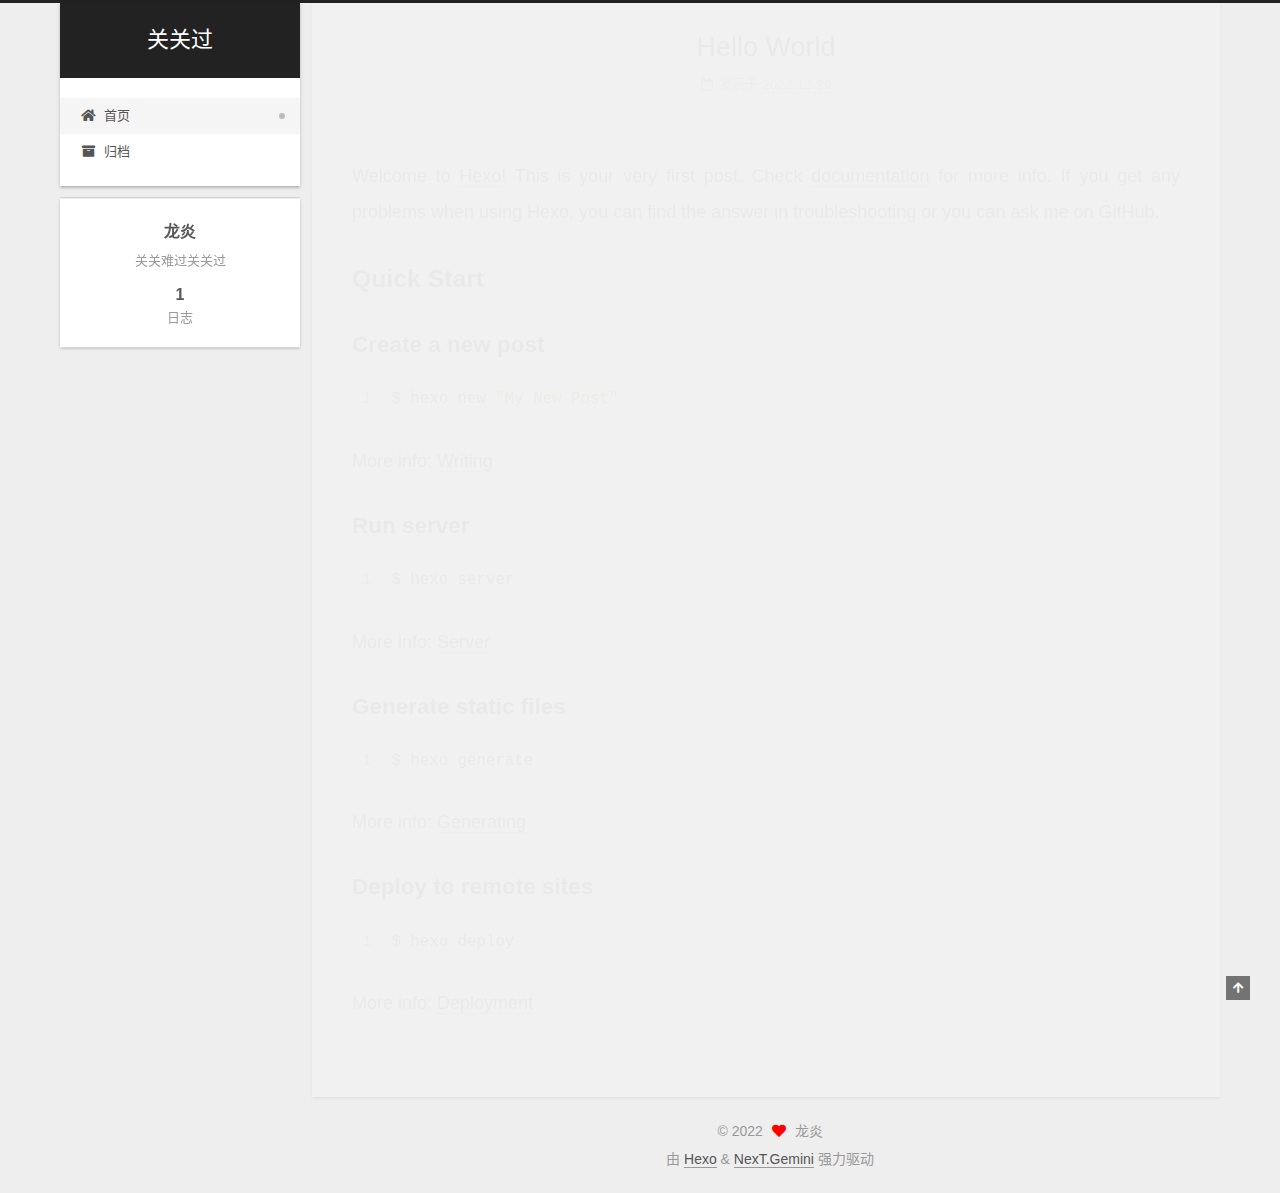
==== index.html @ 5e2d26bb "Site updated: 2022-12-31 16:34:43" ====
<!DOCTYPE html>
<html lang="zh-CN">
<head>
  <meta charset="UTF-8">
<meta name="viewport" content="width=device-width, initial-scale=1, maximum-scale=2">
<meta name="theme-color" content="#222">
<meta name="generator" content="Hexo 5.4.2">
  <link rel="apple-touch-icon" sizes="180x180" href="/images/apple-touch-icon-next.png">
  <link rel="icon" type="image/png" sizes="32x32" href="/images/favicon-32x32-next.png">
  <link rel="icon" type="image/png" sizes="16x16" href="/images/favicon-16x16-next.png">
  <link rel="mask-icon" href="/images/logo.svg" color="#222">

<link rel="stylesheet" href="/css/main.css">


<link rel="stylesheet" href="/lib/font-awesome/css/all.min.css">

<script id="hexo-configurations">
    var NexT = window.NexT || {};
    var CONFIG = {"hostname":"example.com","root":"/","scheme":"Gemini","version":"7.8.0","exturl":false,"sidebar":{"position":"left","display":"post","padding":18,"offset":12,"onmobile":false},"copycode":{"enable":false,"show_result":false,"style":null},"back2top":{"enable":true,"sidebar":false,"scrollpercent":false},"bookmark":{"enable":false,"color":"#222","save":"auto"},"fancybox":false,"mediumzoom":false,"lazyload":false,"pangu":false,"comments":{"style":"tabs","active":null,"storage":true,"lazyload":false,"nav":null},"algolia":{"hits":{"per_page":10},"labels":{"input_placeholder":"Search for Posts","hits_empty":"We didn't find any results for the search: ${query}","hits_stats":"${hits} results found in ${time} ms"}},"localsearch":{"enable":false,"trigger":"auto","top_n_per_article":1,"unescape":false,"preload":false},"motion":{"enable":true,"async":false,"transition":{"post_block":"fadeIn","post_header":"slideDownIn","post_body":"slideDownIn","coll_header":"slideLeftIn","sidebar":"slideUpIn"}}};
  </script>

  <meta name="description" content="关关难过关关过">
<meta property="og:type" content="website">
<meta property="og:title" content="关关过">
<meta property="og:url" content="http://example.com/index.html">
<meta property="og:site_name" content="关关过">
<meta property="og:description" content="关关难过关关过">
<meta property="og:locale" content="zh_CN">
<meta property="article:author" content="龙炎">
<meta name="twitter:card" content="summary">

<link rel="canonical" href="http://example.com/">


<script id="page-configurations">
  // https://hexo.io/docs/variables.html
  CONFIG.page = {
    sidebar: "",
    isHome : true,
    isPost : false,
    lang   : 'zh-CN'
  };
</script>

  <title>关关过</title>
  






  <noscript>
  <style>
  .use-motion .brand,
  .use-motion .menu-item,
  .sidebar-inner,
  .use-motion .post-block,
  .use-motion .pagination,
  .use-motion .comments,
  .use-motion .post-header,
  .use-motion .post-body,
  .use-motion .collection-header { opacity: initial; }

  .use-motion .site-title,
  .use-motion .site-subtitle {
    opacity: initial;
    top: initial;
  }

  .use-motion .logo-line-before i { left: initial; }
  .use-motion .logo-line-after i { right: initial; }
  </style>
</noscript>

</head>

<body itemscope itemtype="http://schema.org/WebPage">
  <div class="container use-motion">
    <div class="headband"></div>

    <header class="header" itemscope itemtype="http://schema.org/WPHeader">
      <div class="header-inner"><div class="site-brand-container">
  <div class="site-nav-toggle">
    <div class="toggle" aria-label="切换导航栏">
      <span class="toggle-line toggle-line-first"></span>
      <span class="toggle-line toggle-line-middle"></span>
      <span class="toggle-line toggle-line-last"></span>
    </div>
  </div>

  <div class="site-meta">

    <a href="/" class="brand" rel="start">
      <span class="logo-line-before"><i></i></span>
      <h1 class="site-title">关关过</h1>
      <span class="logo-line-after"><i></i></span>
    </a>
  </div>

  <div class="site-nav-right">
    <div class="toggle popup-trigger">
    </div>
  </div>
</div>




<nav class="site-nav">
  <ul id="menu" class="main-menu menu">
        <li class="menu-item menu-item-home">

    <a href="/" rel="section"><i class="fa fa-home fa-fw"></i>首页</a>

  </li>
        <li class="menu-item menu-item-archives">

    <a href="/archives/" rel="section"><i class="fa fa-archive fa-fw"></i>归档</a>

  </li>
  </ul>
</nav>




</div>
    </header>

    
  <div class="back-to-top">
    <i class="fa fa-arrow-up"></i>
    <span>0%</span>
  </div>


    <main class="main">
      <div class="main-inner">
        <div class="content-wrap">
          

          <div class="content index posts-expand">
            
      
  
  
  <article itemscope itemtype="http://schema.org/Article" class="post-block" lang="zh-CN">
    <link itemprop="mainEntityOfPage" href="http://example.com/2022/12/29/hello-world/">

    <span hidden itemprop="author" itemscope itemtype="http://schema.org/Person">
      <meta itemprop="image" content="/images/avatar.gif">
      <meta itemprop="name" content="龙炎">
      <meta itemprop="description" content="关关难过关关过">
    </span>

    <span hidden itemprop="publisher" itemscope itemtype="http://schema.org/Organization">
      <meta itemprop="name" content="关关过">
    </span>
      <header class="post-header">
        <h2 class="post-title" itemprop="name headline">
          
            <a href="/2022/12/29/hello-world/" class="post-title-link" itemprop="url">Hello World</a>
        </h2>

        <div class="post-meta">
            <span class="post-meta-item">
              <span class="post-meta-item-icon">
                <i class="far fa-calendar"></i>
              </span>
              <span class="post-meta-item-text">发表于</span>

              <time title="创建时间：2022-12-29 16:26:17" itemprop="dateCreated datePublished" datetime="2022-12-29T16:26:17+08:00">2022-12-29</time>
            </span>

          

        </div>
      </header>

    
    
    
    <div class="post-body" itemprop="articleBody">

      
          <p>Welcome to <a target="_blank" rel="noopener" href="https://hexo.io/">Hexo</a>! This is your very first post. Check <a target="_blank" rel="noopener" href="https://hexo.io/docs/">documentation</a> for more info. If you get any problems when using Hexo, you can find the answer in <a target="_blank" rel="noopener" href="https://hexo.io/docs/troubleshooting.html">troubleshooting</a> or you can ask me on <a target="_blank" rel="noopener" href="https://github.com/hexojs/hexo/issues">GitHub</a>.</p>
<h2 id="Quick-Start"><a href="#Quick-Start" class="headerlink" title="Quick Start"></a>Quick Start</h2><h3 id="Create-a-new-post"><a href="#Create-a-new-post" class="headerlink" title="Create a new post"></a>Create a new post</h3><figure class="highlight bash"><table><tr><td class="gutter"><pre><span class="line">1</span><br></pre></td><td class="code"><pre><span class="line">$ hexo new <span class="string">&quot;My New Post&quot;</span></span><br></pre></td></tr></table></figure>

<p>More info: <a target="_blank" rel="noopener" href="https://hexo.io/docs/writing.html">Writing</a></p>
<h3 id="Run-server"><a href="#Run-server" class="headerlink" title="Run server"></a>Run server</h3><figure class="highlight bash"><table><tr><td class="gutter"><pre><span class="line">1</span><br></pre></td><td class="code"><pre><span class="line">$ hexo server</span><br></pre></td></tr></table></figure>

<p>More info: <a target="_blank" rel="noopener" href="https://hexo.io/docs/server.html">Server</a></p>
<h3 id="Generate-static-files"><a href="#Generate-static-files" class="headerlink" title="Generate static files"></a>Generate static files</h3><figure class="highlight bash"><table><tr><td class="gutter"><pre><span class="line">1</span><br></pre></td><td class="code"><pre><span class="line">$ hexo generate</span><br></pre></td></tr></table></figure>

<p>More info: <a target="_blank" rel="noopener" href="https://hexo.io/docs/generating.html">Generating</a></p>
<h3 id="Deploy-to-remote-sites"><a href="#Deploy-to-remote-sites" class="headerlink" title="Deploy to remote sites"></a>Deploy to remote sites</h3><figure class="highlight bash"><table><tr><td class="gutter"><pre><span class="line">1</span><br></pre></td><td class="code"><pre><span class="line">$ hexo deploy</span><br></pre></td></tr></table></figure>

<p>More info: <a target="_blank" rel="noopener" href="https://hexo.io/docs/one-command-deployment.html">Deployment</a></p>

      
    </div>

    
    
    
      <footer class="post-footer">
        <div class="post-eof"></div>
      </footer>
  </article>
  
  
  


  



          </div>
          

<script>
  window.addEventListener('tabs:register', () => {
    let { activeClass } = CONFIG.comments;
    if (CONFIG.comments.storage) {
      activeClass = localStorage.getItem('comments_active') || activeClass;
    }
    if (activeClass) {
      let activeTab = document.querySelector(`a[href="#comment-${activeClass}"]`);
      if (activeTab) {
        activeTab.click();
      }
    }
  });
  if (CONFIG.comments.storage) {
    window.addEventListener('tabs:click', event => {
      if (!event.target.matches('.tabs-comment .tab-content .tab-pane')) return;
      let commentClass = event.target.classList[1];
      localStorage.setItem('comments_active', commentClass);
    });
  }
</script>

        </div>
          
  
  <div class="toggle sidebar-toggle">
    <span class="toggle-line toggle-line-first"></span>
    <span class="toggle-line toggle-line-middle"></span>
    <span class="toggle-line toggle-line-last"></span>
  </div>

  <aside class="sidebar">
    <div class="sidebar-inner">

      <ul class="sidebar-nav motion-element">
        <li class="sidebar-nav-toc">
          文章目录
        </li>
        <li class="sidebar-nav-overview">
          站点概览
        </li>
      </ul>

      <!--noindex-->
      <div class="post-toc-wrap sidebar-panel">
      </div>
      <!--/noindex-->

      <div class="site-overview-wrap sidebar-panel">
        <div class="site-author motion-element" itemprop="author" itemscope itemtype="http://schema.org/Person">
  <p class="site-author-name" itemprop="name">龙炎</p>
  <div class="site-description" itemprop="description">关关难过关关过</div>
</div>
<div class="site-state-wrap motion-element">
  <nav class="site-state">
      <div class="site-state-item site-state-posts">
          <a href="/archives/">
        
          <span class="site-state-item-count">1</span>
          <span class="site-state-item-name">日志</span>
        </a>
      </div>
  </nav>
</div>



      </div>

    </div>
  </aside>
  <div id="sidebar-dimmer"></div>


      </div>
    </main>

    <footer class="footer">
      <div class="footer-inner">
        

        

<div class="copyright">
  
  &copy; 
  <span itemprop="copyrightYear">2022</span>
  <span class="with-love">
    <i class="fa fa-heart"></i>
  </span>
  <span class="author" itemprop="copyrightHolder">龙炎</span>
</div>
  <div class="powered-by">由 <a href="https://hexo.io/" class="theme-link" rel="noopener" target="_blank">Hexo</a> & <a href="https://theme-next.org/" class="theme-link" rel="noopener" target="_blank">NexT.Gemini</a> 强力驱动
  </div>

        








      </div>
    </footer>
  </div>

  
  <script src="/lib/anime.min.js"></script>
  <script src="/lib/velocity/velocity.min.js"></script>
  <script src="/lib/velocity/velocity.ui.min.js"></script>

<script src="/js/utils.js"></script>

<script src="/js/motion.js"></script>


<script src="/js/schemes/pisces.js"></script>


<script src="/js/next-boot.js"></script>




  















  

  

</body>
</html>
---- css/main.css ----
:root {
  --body-bg-color: #eee;
  --content-bg-color: #fff;
  --card-bg-color: #f5f5f5;
  --text-color: #555;
  --blockquote-color: #666;
  --link-color: #555;
  --link-hover-color: #222;
  --brand-color: #fff;
  --brand-hover-color: #fff;
  --table-row-odd-bg-color: #f9f9f9;
  --table-row-hover-bg-color: #f5f5f5;
  --menu-item-bg-color: #f5f5f5;
  --btn-default-bg: #fff;
  --btn-default-color: #555;
  --btn-default-border-color: #555;
  --btn-default-hover-bg: #222;
  --btn-default-hover-color: #fff;
  --btn-default-hover-border-color: #222;
}
html {
  line-height: 1.15; /* 1 */
  -webkit-text-size-adjust: 100%; /* 2 */
}
body {
  margin: 0;
}
main {
  display: block;
}
h1 {
  font-size: 2em;
  margin: 0.67em 0;
}
hr {
  box-sizing: content-box; /* 1 */
  height: 0; /* 1 */
  overflow: visible; /* 2 */
}
pre {
  font-family: monospace, monospace; /* 1 */
  font-size: 1em; /* 2 */
}
a {
  background: transparent;
}
abbr[title] {
  border-bottom: none; /* 1 */
  text-decoration: underline; /* 2 */
  text-decoration: underline dotted; /* 2 */
}
b,
strong {
  font-weight: bolder;
}
code,
kbd,
samp {
  font-family: monospace, monospace; /* 1 */
  font-size: 1em; /* 2 */
}
small {
  font-size: 80%;
}
sub,
sup {
  font-size: 75%;
  line-height: 0;
  position: relative;
  vertical-align: baseline;
}
sub {
  bottom: -0.25em;
}
sup {
  top: -0.5em;
}
img {
  border-style: none;
}
button,
input,
optgroup,
select,
textarea {
  font-family: inherit; /* 1 */
  font-size: 100%; /* 1 */
  line-height: 1.15; /* 1 */
  margin: 0; /* 2 */
}
button,
input {
/* 1 */
  overflow: visible;
}
button,
select {
/* 1 */
  text-transform: none;
}
button,
[type='button'],
[type='reset'],
[type='submit'] {
  -webkit-appearance: button;
}
button::-moz-focus-inner,
[type='button']::-moz-focus-inner,
[type='reset']::-moz-focus-inner,
[type='submit']::-moz-focus-inner {
  border-style: none;
  padding: 0;
}
button:-moz-focusring,
[type='button']:-moz-focusring,
[type='reset']:-moz-focusring,
[type='submit']:-moz-focusring {
  outline: 1px dotted ButtonText;
}
fieldset {
  padding: 0.35em 0.75em 0.625em;
}
legend {
  box-sizing: border-box; /* 1 */
  color: inherit; /* 2 */
  display: table; /* 1 */
  max-width: 100%; /* 1 */
  padding: 0; /* 3 */
  white-space: normal; /* 1 */
}
progress {
  vertical-align: baseline;
}
textarea {
  overflow: auto;
}
[type='checkbox'],
[type='radio'] {
  box-sizing: border-box; /* 1 */
  padding: 0; /* 2 */
}
[type='number']::-webkit-inner-spin-button,
[type='number']::-webkit-outer-spin-button {
  height: auto;
}
[type='search'] {
  outline-offset: -2px; /* 2 */
  -webkit-appearance: textfield; /* 1 */
}
[type='search']::-webkit-search-decoration {
  -webkit-appearance: none;
}
::-webkit-file-upload-button {
  font: inherit; /* 2 */
  -webkit-appearance: button; /* 1 */
}
details {
  display: block;
}
summary {
  display: list-item;
}
template {
  display: none;
}
[hidden] {
  display: none;
}
::selection {
  background: #262a30;
  color: #eee;
}
html,
body {
  height: 100%;
}
body {
  background: var(--body-bg-color);
  color: var(--text-color);
  font-family: 'Lato', "PingFang SC", "Microsoft YaHei", sans-serif;
  font-size: 1em;
  line-height: 2;
}
@media (max-width: 991px) {
  body {
    padding-left: 0 !important;
    padding-right: 0 !important;
  }
}
h1,
h2,
h3,
h4,
h5,
h6 {
  font-family: 'Lato', "PingFang SC", "Microsoft YaHei", sans-serif;
  font-weight: bold;
  line-height: 1.5;
  margin: 20px 0 15px;
}
h1 {
  font-size: 1.5em;
}
h2 {
  font-size: 1.375em;
}
h3 {
  font-size: 1.25em;
}
h4 {
  font-size: 1.125em;
}
h5 {
  font-size: 1em;
}
h6 {
  font-size: 0.875em;
}
p {
  margin: 0 0 20px 0;
}
a,
span.exturl {
  border-bottom: 1px solid #999;
  color: var(--link-color);
  outline: 0;
  text-decoration: none;
  overflow-wrap: break-word;
  word-wrap: break-word;
  cursor: pointer;
}
a:hover,
span.exturl:hover {
  border-bottom-color: var(--link-hover-color);
  color: var(--link-hover-color);
}
iframe,
img,
video {
  display: block;
  margin-left: auto;
  margin-right: auto;
  max-width: 100%;
}
hr {
  background-image: repeating-linear-gradient(-45deg, #ddd, #ddd 4px, transparent 4px, transparent 8px);
  border: 0;
  height: 3px;
  margin: 40px 0;
}
blockquote {
  border-left: 4px solid #ddd;
  color: var(--blockquote-color);
  margin: 0;
  padding: 0 15px;
}
blockquote cite::before {
  content: '-';
  padding: 0 5px;
}
dt {
  font-weight: bold;
}
dd {
  margin: 0;
  padding: 0;
}
kbd {
  background-color: #f5f5f5;
  background-image: linear-gradient(#eee, #fff, #eee);
  border: 1px solid #ccc;
  border-radius: 0.2em;
  box-shadow: 0.1em 0.1em 0.2em rgba(0,0,0,0.1);
  color: #555;
  font-family: inherit;
  padding: 0.1em 0.3em;
  white-space: nowrap;
}
.table-container {
  overflow: auto;
}
table {
  border-collapse: collapse;
  border-spacing: 0;
  font-size: 0.875em;
  margin: 0 0 20px 0;
  width: 100%;
}
tbody tr:nth-of-type(odd) {
  background: var(--table-row-odd-bg-color);
}
tbody tr:hover {
  background: var(--table-row-hover-bg-color);
}
caption,
th,
td {
  font-weight: normal;
  padding: 8px;
  vertical-align: middle;
}
th,
td {
  border: 1px solid #ddd;
  border-bottom: 3px solid #ddd;
}
th {
  font-weight: 700;
  padding-bottom: 10px;
}
td {
  border-bottom-width: 1px;
}
.btn {
  background: var(--btn-default-bg);
  border: 2px solid var(--btn-default-border-color);
  border-radius: 2px;
  color: var(--btn-default-color);
  display: inline-block;
  font-size: 0.875em;
  line-height: 2;
  padding: 0 20px;
  text-decoration: none;
  transition-property: background-color;
  transition-delay: 0s;
  transition-duration: 0.2s;
  transition-timing-function: ease-in-out;
}
.btn:hover {
  background: var(--btn-default-hover-bg);
  border-color: var(--btn-default-hover-border-color);
  color: var(--btn-default-hover-color);
}
.btn + .btn {
  margin: 0 0 8px 8px;
}
.btn .fa-fw {
  text-align: left;
  width: 1.285714285714286em;
}
.toggle {
  line-height: 0;
}
.toggle .toggle-line {
  background: #fff;
  display: inline-block;
  height: 2px;
  left: 0;
  position: relative;
  top: 0;
  transition: all 0.4s;
  vertical-align: top;
  width: 100%;
}
.toggle .toggle-line:not(:first-child) {
  margin-top: 3px;
}
.toggle.toggle-arrow .toggle-line-first {
  left: 50%;
  top: 2px;
  transform: rotate(45deg);
  width: 50%;
}
.toggle.toggle-arrow .toggle-line-middle {
  left: 2px;
  width: 90%;
}
.toggle.toggle-arrow .toggle-line-last {
  left: 50%;
  top: -2px;
  transform: rotate(-45deg);
  width: 50%;
}
.toggle.toggle-close .toggle-line-first {
  transform: rotate(-45deg);
  top: 5px;
}
.toggle.toggle-close .toggle-line-middle {
  opacity: 0;
}
.toggle.toggle-close .toggle-line-last {
  transform: rotate(45deg);
  top: -5px;
}
.highlight,
pre {
  background: #f7f7f7;
  color: #4d4d4c;
  line-height: 1.6;
  margin: 0 auto 20px;
}
pre,
code {
  font-family: consolas, Menlo, monospace, "PingFang SC", "Microsoft YaHei";
}
code {
  background: #eee;
  border-radius: 3px;
  color: #555;
  padding: 2px 4px;
  overflow-wrap: break-word;
  word-wrap: break-word;
}
.highlight *::selection {
  background: #d6d6d6;
}
.highlight pre {
  border: 0;
  margin: 0;
  padding: 10px 0;
}
.highlight table {
  border: 0;
  margin: 0;
  width: auto;
}
.highlight td {
  border: 0;
  padding: 0;
}
.highlight figcaption {
  background: #eff2f3;
  color: #4d4d4c;
  display: flex;
  font-size: 0.875em;
  justify-content: space-between;
  line-height: 1.2;
  padding: 0.5em;
}
.highlight figcaption a {
  color: #4d4d4c;
}
.highlight figcaption a:hover {
  border-bottom-color: #4d4d4c;
}
.highlight .gutter {
  -moz-user-select: none;
  -ms-user-select: none;
  -webkit-user-select: none;
  user-select: none;
}
.highlight .gutter pre {
  background: #eff2f3;
  color: #869194;
  padding-left: 10px;
  padding-right: 10px;
  text-align: right;
}
.highlight .code pre {
  background: #f7f7f7;
  padding-left: 10px;
  width: 100%;
}
.gist table {
  width: auto;
}
.gist table td {
  border: 0;
}
pre {
  overflow: auto;
  padding: 10px;
}
pre code {
  background: none;
  color: #4d4d4c;
  font-size: 0.875em;
  padding: 0;
  text-shadow: none;
}
pre .deletion {
  background: #fdd;
}
pre .addition {
  background: #dfd;
}
pre .meta {
  color: #eab700;
  -moz-user-select: none;
  -ms-user-select: none;
  -webkit-user-select: none;
  user-select: none;
}
pre .comment {
  color: #8e908c;
}
pre .variable,
pre .attribute,
pre .tag,
pre .name,
pre .regexp,
pre .ruby .constant,
pre .xml .tag .title,
pre .xml .pi,
pre .xml .doctype,
pre .html .doctype,
pre .css .id,
pre .css .class,
pre .css .pseudo {
  color: #c82829;
}
pre .number,
pre .preprocessor,
pre .built_in,
pre .builtin-name,
pre .literal,
pre .params,
pre .constant,
pre .command {
  color: #f5871f;
}
pre .ruby .class .title,
pre .css .rules .attribute,
pre .string,
pre .symbol,
pre .value,
pre .inheritance,
pre .header,
pre .ruby .symbol,
pre .xml .cdata,
pre .special,
pre .formula {
  color: #718c00;
}
pre .title,
pre .css .hexcolor {
  color: #3e999f;
}
pre .function,
pre .python .decorator,
pre .python .title,
pre .ruby .function .title,
pre .ruby .title .keyword,
pre .perl .sub,
pre .javascript .title,
pre .coffeescript .title {
  color: #4271ae;
}
pre .keyword,
pre .javascript .function {
  color: #8959a8;
}
.blockquote-center {
  border-left: none;
  margin: 40px 0;
  padding: 0;
  position: relative;
  text-align: center;
}
.blockquote-center .fa {
  display: block;
  opacity: 0.6;
  position: absolute;
  width: 100%;
}
.blockquote-center .fa-quote-left {
  border-top: 1px solid #ccc;
  text-align: left;
  top: -20px;
}
.blockquote-center .fa-quote-right {
  border-bottom: 1px solid #ccc;
  text-align: right;
  bottom: -20px;
}
.blockquote-center p,
.blockquote-center div {
  text-align: center;
}
.post-body .group-picture img {
  margin: 0 auto;
  padding: 0 3px;
}
.group-picture-row {
  margin-bottom: 6px;
  overflow: hidden;
}
.group-picture-column {
  float: left;
  margin-bottom: 10px;
}
.post-body .label {
  color: #555;
  display: inline;
  padding: 0 2px;
}
.post-body .label.default {
  background: #f0f0f0;
}
.post-body .label.primary {
  background: #efe6f7;
}
.post-body .label.info {
  background: #e5f2f8;
}
.post-body .label.success {
  background: #e7f4e9;
}
.post-body .label.warning {
  background: #fcf6e1;
}
.post-body .label.danger {
  background: #fae8eb;
}
.post-body .tabs {
  margin-bottom: 20px;
}
.post-body .tabs,
.tabs-comment {
  display: block;
  padding-top: 10px;
  position: relative;
}
.post-body .tabs ul.nav-tabs,
.tabs-comment ul.nav-tabs {
  display: flex;
  flex-wrap: wrap;
  margin: 0;
  margin-bottom: -1px;
  padding: 0;
}
@media (max-width: 413px) {
  .post-body .tabs ul.nav-tabs,
  .tabs-comment ul.nav-tabs {
    display: block;
    margin-bottom: 5px;
  }
}
.post-body .tabs ul.nav-tabs li.tab,
.tabs-comment ul.nav-tabs li.tab {
  border-bottom: 1px solid #ddd;
  border-left: 1px solid transparent;
  border-right: 1px solid transparent;
  border-top: 3px solid transparent;
  flex-grow: 1;
  list-style-type: none;
  border-radius: 0 0 0 0;
}
@media (max-width: 413px) {
  .post-body .tabs ul.nav-tabs li.tab,
  .tabs-comment ul.nav-tabs li.tab {
    border-bottom: 1px solid transparent;
    border-left: 3px solid transparent;
    border-right: 1px solid transparent;
    border-top: 1px solid transparent;
  }
}
@media (max-width: 413px) {
  .post-body .tabs ul.nav-tabs li.tab,
  .tabs-comment ul.nav-tabs li.tab {
    border-radius: 0;
  }
}
.post-body .tabs ul.nav-tabs li.tab a,
.tabs-comment ul.nav-tabs li.tab a {
  border-bottom: initial;
  display: block;
  line-height: 1.8;
  outline: 0;
  padding: 0.25em 0.75em;
  text-align: center;
  transition-delay: 0s;
  transition-duration: 0.2s;
  transition-timing-function: ease-out;
}
.post-body .tabs ul.nav-tabs li.tab a i,
.tabs-comment ul.nav-tabs li.tab a i {
  width: 1.285714285714286em;
}
.post-body .tabs ul.nav-tabs li.tab.active,
.tabs-comment ul.nav-tabs li.tab.active {
  border-bottom: 1px solid transparent;
  border-left: 1px solid #ddd;
  border-right: 1px solid #ddd;
  border-top: 3px solid #fc6423;
}
@media (max-width: 413px) {
  .post-body .tabs ul.nav-tabs li.tab.active,
  .tabs-comment ul.nav-tabs li.tab.active {
    border-bottom: 1px solid #ddd;
    border-left: 3px solid #fc6423;
    border-right: 1px solid #ddd;
    border-top: 1px solid #ddd;
  }
}
.post-body .tabs ul.nav-tabs li.tab.active a,
.tabs-comment ul.nav-tabs li.tab.active a {
  color: var(--link-color);
  cursor: default;
}
.post-body .tabs .tab-content .tab-pane,
.tabs-comment .tab-content .tab-pane {
  border: 1px solid #ddd;
  border-top: 0;
  padding: 20px 20px 0 20px;
  border-radius: 0;
}
.post-body .tabs .tab-content .tab-pane:not(.active),
.tabs-comment .tab-content .tab-pane:not(.active) {
  display: none;
}
.post-body .tabs .tab-content .tab-pane.active,
.tabs-comment .tab-content .tab-pane.active {
  display: block;
}
.post-body .tabs .tab-content .tab-pane.active:nth-of-type(1),
.tabs-comment .tab-content .tab-pane.active:nth-of-type(1) {
  border-radius: 0 0 0 0;
}
@media (max-width: 413px) {
  .post-body .tabs .tab-content .tab-pane.active:nth-of-type(1),
  .tabs-comment .tab-content .tab-pane.active:nth-of-type(1) {
    border-radius: 0;
  }
}
.post-body .note {
  border-radius: 3px;
  margin-bottom: 20px;
  padding: 1em;
  position: relative;
  border: 1px solid #eee;
  border-left-width: 5px;
}
.post-body .note h2,
.post-body .note h3,
.post-body .note h4,
.post-body .note h5,
.post-body .note h6 {
  margin-top: 0;
  border-bottom: initial;
  margin-bottom: 0;
  padding-top: 0;
}
.post-body .note p:first-child,
.post-body .note ul:first-child,
.post-body .note ol:first-child,
.post-body .note table:first-child,
.post-body .note pre:first-child,
.post-body .note blockquote:first-child,
.post-body .note img:first-child {
  margin-top: 0;
}
.post-body .note p:last-child,
.post-body .note ul:last-child,
.post-body .note ol:last-child,
.post-body .note table:last-child,
.post-body .note pre:last-child,
.post-body .note blockquote:last-child,
.post-body .note img:last-child {
  margin-bottom: 0;
}
.post-body .note.default {
  border-left-color: #777;
}
.post-body .note.default h2,
.post-body .note.default h3,
.post-body .note.default h4,
.post-body .note.default h5,
.post-body .note.default h6 {
  color: #777;
}
.post-body .note.primary {
  border-left-color: #6f42c1;
}
.post-body .note.primary h2,
.post-body .note.primary h3,
.post-body .note.primary h4,
.post-body .note.primary h5,
.post-body .note.primary h6 {
  color: #6f42c1;
}
.post-body .note.info {
  border-left-color: #428bca;
}
.post-body .note.info h2,
.post-body .note.info h3,
.post-body .note.info h4,
.post-body .note.info h5,
.post-body .note.info h6 {
  color: #428bca;
}
.post-body .note.success {
  border-left-color: #5cb85c;
}
.post-body .note.success h2,
.post-body .note.success h3,
.post-body .note.success h4,
.post-body .note.success h5,
.post-body .note.success h6 {
  color: #5cb85c;
}
.post-body .note.warning {
  border-left-color: #f0ad4e;
}
.post-body .note.warning h2,
.post-body .note.warning h3,
.post-body .note.warning h4,
.post-body .note.warning h5,
.post-body .note.warning h6 {
  color: #f0ad4e;
}
.post-body .note.danger {
  border-left-color: #d9534f;
}
.post-body .note.danger h2,
.post-body .note.danger h3,
.post-body .note.danger h4,
.post-body .note.danger h5,
.post-body .note.danger h6 {
  color: #d9534f;
}
.pagination .prev,
.pagination .next,
.pagination .page-number,
.pagination .space {
  display: inline-block;
  margin: 0 10px;
  padding: 0 11px;
  position: relative;
  top: -1px;
}
@media (max-width: 767px) {
  .pagination .prev,
  .pagination .next,
  .pagination .page-number,
  .pagination .space {
    margin: 0 5px;
  }
}
.pagination {
  border-top: 1px solid #eee;
  margin: 120px 0 0;
  text-align: center;
}
.pagination .prev,
.pagination .next,
.pagination .page-number {
  border-bottom: 0;
  border-top: 1px solid #eee;
  transition-property: border-color;
  transition-delay: 0s;
  transition-duration: 0.2s;
  transition-timing-function: ease-in-out;
}
.pagination .prev:hover,
.pagination .next:hover,
.pagination .page-number:hover {
  border-top-color: #222;
}
.pagination .space {
  margin: 0;
  padding: 0;
}
.pagination .prev {
  margin-left: 0;
}
.pagination .next {
  margin-right: 0;
}
.pagination .page-number.current {
  background: #ccc;
  border-top-color: #ccc;
  color: #fff;
}
@media (max-width: 767px) {
  .pagination {
    border-top: none;
  }
  .pagination .prev,
  .pagination .next,
  .pagination .page-number {
    border-bottom: 1px solid #eee;
    border-top: 0;
    margin-bottom: 10px;
    padding: 0 10px;
  }
  .pagination .prev:hover,
  .pagination .next:hover,
  .pagination .page-number:hover {
    border-bottom-color: #222;
  }
}
.comments {
  margin-top: 60px;
  overflow: hidden;
}
.comment-button-group {
  display: flex;
  flex-wrap: wrap-reverse;
  justify-content: center;
  margin: 1em 0;
}
.comment-button-group .comment-button {
  margin: 0.1em 0.2em;
}
.comment-button-group .comment-button.active {
  background: var(--btn-default-hover-bg);
  border-color: var(--btn-default-hover-border-color);
  color: var(--btn-default-hover-color);
}
.comment-position {
  display: none;
}
.comment-position.active {
  display: block;
}
.tabs-comment {
  background: var(--content-bg-color);
  margin-top: 4em;
  padding-top: 0;
}
.tabs-comment .comments {
  border: 0;
  box-shadow: none;
  margin-top: 0;
  padding-top: 0;
}
.container {
  min-height: 100%;
  position: relative;
}
.main-inner {
  margin: 0 auto;
  width: calc(100% - 20px);
}
@media (min-width: 1200px) {
  .main-inner {
    width: 1160px;
  }
}
@media (min-width: 1600px) {
  .main-inner {
    width: 73%;
  }
}
@media (max-width: 767px) {
  .content-wrap {
    padding: 0 20px;
  }
}
.header {
  background: transparent;
}
.header-inner {
  margin: 0 auto;
  width: calc(100% - 20px);
}
@media (min-width: 1200px) {
  .header-inner {
    width: 1160px;
  }
}
@media (min-width: 1600px) {
  .header-inner {
    width: 73%;
  }
}
.site-brand-container {
  display: flex;
  flex-shrink: 0;
  padding: 0 10px;
}
.headband {
  background: #222;
  height: 3px;
}
.site-meta {
  flex-grow: 1;
  text-align: center;
}
@media (max-width: 767px) {
  .site-meta {
    text-align: center;
  }
}
.brand {
  border-bottom: none;
  color: var(--brand-color);
  display: inline-block;
  line-height: 1.375em;
  padding: 0 40px;
  position: relative;
}
.brand:hover {
  color: var(--brand-hover-color);
}
.site-title {
  font-family: 'Lato', "PingFang SC", "Microsoft YaHei", sans-serif;
  font-size: 1.375em;
  font-weight: normal;
  margin: 0;
}
.site-subtitle {
  color: #ddd;
  font-size: 0.8125em;
  margin: 10px 0;
}
.use-motion .brand {
  opacity: 0;
}
.use-motion .site-title,
.use-motion .site-subtitle,
.use-motion .custom-logo-image {
  opacity: 0;
  position: relative;
  top: -10px;
}
.site-nav-toggle,
.site-nav-right {
  display: none;
}
@media (max-width: 767px) {
  .site-nav-toggle,
  .site-nav-right {
    display: flex;
    flex-direction: column;
    justify-content: center;
  }
}
.site-nav-toggle .toggle,
.site-nav-right .toggle {
  color: var(--text-color);
  padding: 10px;
  width: 22px;
}
.site-nav-toggle .toggle .toggle-line,
.site-nav-right .toggle .toggle-line {
  background: var(--text-color);
  border-radius: 1px;
}
.site-nav {
  display: block;
}
@media (max-width: 767px) {
  .site-nav {
    clear: both;
    display: none;
  }
}
.site-nav.site-nav-on {
  display: block;
}
.menu {
  margin-top: 20px;
  padding-left: 0;
  text-align: center;
}
.menu-item {
  display: inline-block;
  list-style: none;
  margin: 0 10px;
}
@media (max-width: 767px) {
  .menu-item {
    display: block;
    margin-top: 10px;
  }
  .menu-item.menu-item-search {
    display: none;
  }
}
.menu-item a,
.menu-item span.exturl {
  border-bottom: 0;
  display: block;
  font-size: 0.8125em;
  transition-property: border-color;
  transition-delay: 0s;
  transition-duration: 0.2s;
  transition-timing-function: ease-in-out;
}
@media (hover: none) {
  .menu-item a:hover,
  .menu-item span.exturl:hover {
    border-bottom-color: transparent !important;
  }
}
.menu-item .fa,
.menu-item .fab,
.menu-item .far,
.menu-item .fas {
  margin-right: 8px;
}
.menu-item .badge {
  display: inline-block;
  font-weight: bold;
  line-height: 1;
  margin-left: 0.35em;
  margin-top: 0.35em;
  text-align: center;
  white-space: nowrap;
}
@media (max-width: 767px) {
  .menu-item .badge {
    float: right;
    margin-left: 0;
  }
}
.menu-item-active a,
.menu .menu-item a:hover,
.menu .menu-item span.exturl:hover {
  background: var(--menu-item-bg-color);
}
.use-motion .menu-item {
  opacity: 0;
}
.sidebar {
  background: #222;
  bottom: 0;
  box-shadow: inset 0 2px 6px #000;
  position: fixed;
  top: 0;
}
@media (max-width: 991px) {
  .sidebar {
    display: none;
  }
}
.sidebar-inner {
  color: #999;
  padding: 18px 10px;
  text-align: center;
}
.cc-license {
  margin-top: 10px;
  text-align: center;
}
.cc-license .cc-opacity {
  border-bottom: none;
  opacity: 0.7;
}
.cc-license .cc-opacity:hover {
  opacity: 0.9;
}
.cc-license img {
  display: inline-block;
}
.site-author-image {
  border: 1px solid #eee;
  display: block;
  margin: 0 auto;
  max-width: 120px;
  padding: 2px;
}
.site-author-name {
  color: var(--text-color);
  font-weight: 600;
  margin: 0;
  text-align: center;
}
.site-description {
  color: #999;
  font-size: 0.8125em;
  margin-top: 0;
  text-align: center;
}
.links-of-author {
  margin-top: 15px;
}
.links-of-author a,
.links-of-author span.exturl {
  border-bottom-color: #555;
  display: inline-block;
  font-size: 0.8125em;
  margin-bottom: 10px;
  margin-right: 10px;
  vertical-align: middle;
}
.links-of-author a::before,
.links-of-author span.exturl::before {
  background: #452aa1;
  border-radius: 50%;
  content: ' ';
  display: inline-block;
  height: 4px;
  margin-right: 3px;
  vertical-align: middle;
  width: 4px;
}
.sidebar-button {
  margin-top: 15px;
}
.sidebar-button a {
  border: 1px solid #fc6423;
  border-radius: 4px;
  color: #fc6423;
  display: inline-block;
  padding: 0 15px;
}
.sidebar-button a .fa,
.sidebar-button a .fab,
.sidebar-button a .far,
.sidebar-button a .fas {
  margin-right: 5px;
}
.sidebar-button a:hover {
  background: #fc6423;
  border: 1px solid #fc6423;
  color: #fff;
}
.sidebar-button a:hover .fa,
.sidebar-button a:hover .fab,
.sidebar-button a:hover .far,
.sidebar-button a:hover .fas {
  color: #fff;
}
.links-of-blogroll {
  font-size: 0.8125em;
  margin-top: 10px;
}
.links-of-blogroll-title {
  font-size: 0.875em;
  font-weight: 600;
  margin-top: 0;
}
.links-of-blogroll-list {
  list-style: none;
  margin: 0;
  padding: 0;
}
#sidebar-dimmer {
  display: none;
}
@media (max-width: 767px) {
  #sidebar-dimmer {
    background: #000;
    display: block;
    height: 100%;
    left: 100%;
    opacity: 0;
    position: fixed;
    top: 0;
    width: 100%;
    z-index: 1100;
  }
  .sidebar-active + #sidebar-dimmer {
    opacity: 0.7;
    transform: translateX(-100%);
    transition: opacity 0.5s;
  }
}
.sidebar-nav {
  margin: 0;
  padding-bottom: 20px;
  padding-left: 0;
}
.sidebar-nav li {
  border-bottom: 1px solid transparent;
  color: var(--text-color);
  cursor: pointer;
  display: inline-block;
  font-size: 0.875em;
}
.sidebar-nav li.sidebar-nav-overview {
  margin-left: 10px;
}
.sidebar-nav li:hover {
  color: #fc6423;
}
.sidebar-nav .sidebar-nav-active {
  border-bottom-color: #fc6423;
  color: #fc6423;
}
.sidebar-nav .sidebar-nav-active:hover {
  color: #fc6423;
}
.sidebar-panel {
  display: none;
  overflow-x: hidden;
  overflow-y: auto;
}
.sidebar-panel-active {
  display: block;
}
.sidebar-toggle {
  background: #222;
  bottom: 45px;
  cursor: pointer;
  height: 14px;
  left: 30px;
  padding: 5px;
  position: fixed;
  width: 14px;
  z-index: 1300;
}
@media (max-width: 991px) {
  .sidebar-toggle {
    left: 20px;
    opacity: 0.8;
    display: none;
  }
}
.sidebar-toggle:hover .toggle-line {
  background: #fc6423;
}
.post-toc {
  font-size: 0.875em;
}
.post-toc ol {
  list-style: none;
  margin: 0;
  padding: 0 2px 5px 10px;
  text-align: left;
}
.post-toc ol > ol {
  padding-left: 0;
}
.post-toc ol a {
  transition-property: all;
  transition-delay: 0s;
  transition-duration: 0.2s;
  transition-timing-function: ease-in-out;
}
.post-toc .nav-item {
  line-height: 1.8;
  overflow: hidden;
  text-overflow: ellipsis;
  white-space: nowrap;
}
.post-toc .nav .nav-child {
  display: none;
}
.post-toc .nav .active > .nav-child {
  display: block;
}
.post-toc .nav .active-current > .nav-child {
  display: block;
}
.post-toc .nav .active-current > .nav-child > .nav-item {
  display: block;
}
.post-toc .nav .active > a {
  border-bottom-color: #fc6423;
  color: #fc6423;
}
.post-toc .nav .active-current > a {
  color: #fc6423;
}
.post-toc .nav .active-current > a:hover {
  color: #fc6423;
}
.site-state {
  display: flex;
  justify-content: center;
  line-height: 1.4;
  margin-top: 10px;
  overflow: hidden;
  text-align: center;
  white-space: nowrap;
}
.site-state-item {
  padding: 0 15px;
}
.site-state-item:not(:first-child) {
  border-left: 1px solid #eee;
}
.site-state-item a {
  border-bottom: none;
}
.site-state-item-count {
  display: block;
  font-size: 1em;
  font-weight: 600;
  text-align: center;
}
.site-state-item-name {
  color: #999;
  font-size: 0.8125em;
}
.footer {
  color: #999;
  font-size: 0.875em;
  padding: 20px 0;
}
.footer.footer-fixed {
  bottom: 0;
  left: 0;
  position: absolute;
  right: 0;
}
.footer-inner {
  box-sizing: border-box;
  margin: 0 auto;
  text-align: center;
  width: calc(100% - 20px);
}
@media (min-width: 1200px) {
  .footer-inner {
    width: 1160px;
  }
}
@media (min-width: 1600px) {
  .footer-inner {
    width: 73%;
  }
}
.languages {
  display: inline-block;
  font-size: 1.125em;
  position: relative;
}
.languages .lang-select-label span {
  margin: 0 0.5em;
}
.languages .lang-select {
  height: 100%;
  left: 0;
  opacity: 0;
  position: absolute;
  top: 0;
  width: 100%;
}
.with-love {
  color: #ff0000;
  display: inline-block;
  margin: 0 5px;
}
.powered-by,
.theme-info {
  display: inline-block;
}
@-moz-keyframes iconAnimate {
  0%, 100% {
    transform: scale(1);
  }
  10%, 30% {
    transform: scale(0.9);
  }
  20%, 40%, 60%, 80% {
    transform: scale(1.1);
  }
  50%, 70% {
    transform: scale(1.1);
  }
}
@-webkit-keyframes iconAnimate {
  0%, 100% {
    transform: scale(1);
  }
  10%, 30% {
    transform: scale(0.9);
  }
  20%, 40%, 60%, 80% {
    transform: scale(1.1);
  }
  50%, 70% {
    transform: scale(1.1);
  }
}
@-o-keyframes iconAnimate {
  0%, 100% {
    transform: scale(1);
  }
  10%, 30% {
    transform: scale(0.9);
  }
  20%, 40%, 60%, 80% {
    transform: scale(1.1);
  }
  50%, 70% {
    transform: scale(1.1);
  }
}
@keyframes iconAnimate {
  0%, 100% {
    transform: scale(1);
  }
  10%, 30% {
    transform: scale(0.9);
  }
  20%, 40%, 60%, 80% {
    transform: scale(1.1);
  }
  50%, 70% {
    transform: scale(1.1);
  }
}
.back-to-top {
  font-size: 12px;
  text-align: center;
  transition-delay: 0s;
  transition-duration: 0.2s;
  transition-timing-function: ease-in-out;
}
.back-to-top {
  background: #222;
  bottom: -100px;
  box-sizing: border-box;
  color: #fff;
  cursor: pointer;
  left: 30px;
  opacity: 0.6;
  padding: 0 6px;
  position: fixed;
  transition-property: bottom;
  z-index: 1300;
  width: 24px;
}
.back-to-top span {
  display: none;
}
.back-to-top:hover {
  color: #fc6423;
}
.back-to-top.back-to-top-on {
  bottom: 30px;
}
@media (max-width: 991px) {
  .back-to-top {
    left: 20px;
    opacity: 0.8;
  }
}
.post-body {
  font-family: 'Lato', "PingFang SC", "Microsoft YaHei", sans-serif;
  overflow-wrap: break-word;
  word-wrap: break-word;
}
@media (min-width: 1200px) {
  .post-body {
    font-size: 1.125em;
  }
}
.post-body .exturl .fa {
  font-size: 0.875em;
  margin-left: 4px;
}
.post-body .image-caption,
.post-body .figure .caption {
  color: #999;
  font-size: 0.875em;
  font-weight: bold;
  line-height: 1;
  margin: -20px auto 15px;
  text-align: center;
}
.post-sticky-flag {
  display: inline-block;
  transform: rotate(30deg);
}
.post-button {
  margin-top: 40px;
  text-align: center;
}
.use-motion .post-block,
.use-motion .pagination,
.use-motion .comments {
  opacity: 0;
}
.use-motion .post-header {
  opacity: 0;
}
.use-motion .post-body {
  opacity: 0;
}
.use-motion .collection-header {
  opacity: 0;
}
.posts-collapse {
  margin-left: 35px;
  position: relative;
}
@media (max-width: 767px) {
  .posts-collapse {
    margin-left: 0px;
    margin-right: 0px;
  }
}
.posts-collapse .collection-title {
  font-size: 1.125em;
  position: relative;
}
.posts-collapse .collection-title::before {
  background: #999;
  border: 1px solid #fff;
  border-radius: 50%;
  content: ' ';
  height: 10px;
  left: 0;
  margin-left: -6px;
  margin-top: -4px;
  position: absolute;
  top: 50%;
  width: 10px;
}
.posts-collapse .collection-year {
  font-size: 1.5em;
  font-weight: bold;
  margin: 60px 0;
  position: relative;
}
.posts-collapse .collection-year::before {
  background: #bbb;
  border-radius: 50%;
  content: ' ';
  height: 8px;
  left: 0;
  margin-left: -4px;
  margin-top: -4px;
  position: absolute;
  top: 50%;
  width: 8px;
}
.posts-collapse .collection-header {
  display: block;
  margin: 0 0 0 20px;
}
.posts-collapse .collection-header small {
  color: #bbb;
  margin-left: 5px;
}
.posts-collapse .post-header {
  border-bottom: 1px dashed #ccc;
  margin: 30px 0;
  padding-left: 15px;
  position: relative;
  transition-property: border;
  transition-delay: 0s;
  transition-duration: 0.2s;
  transition-timing-function: ease-in-out;
}
.posts-collapse .post-header::before {
  background: #bbb;
  border: 1px solid #fff;
  border-radius: 50%;
  content: ' ';
  height: 6px;
  left: 0;
  margin-left: -4px;
  position: absolute;
  top: 0.75em;
  transition-property: background;
  width: 6px;
  transition-delay: 0s;
  transition-duration: 0.2s;
  transition-timing-function: ease-in-out;
}
.posts-collapse .post-header:hover {
  border-bottom-color: #666;
}
.posts-collapse .post-header:hover::before {
  background: #222;
}
.posts-collapse .post-meta {
  display: inline;
  font-size: 0.75em;
  margin-right: 10px;
}
.posts-collapse .post-title {
  display: inline;
}
.posts-collapse .post-title a,
.posts-collapse .post-title span.exturl {
  border-bottom: none;
  color: var(--link-color);
}
.posts-collapse .post-title .fa-external-link-alt {
  font-size: 0.875em;
  margin-left: 5px;
}
.posts-collapse::before {
  background: #f5f5f5;
  content: ' ';
  height: 100%;
  left: 0;
  margin-left: -2px;
  position: absolute;
  top: 1.25em;
  width: 4px;
}
.post-eof {
  background: #ccc;
  height: 1px;
  margin: 80px auto 60px;
  text-align: center;
  width: 8%;
}
.post-block:last-of-type .post-eof {
  display: none;
}
.content {
  padding-top: 40px;
}
@media (min-width: 992px) {
  .post-body {
    text-align: justify;
  }
}
@media (max-width: 991px) {
  .post-body {
    text-align: justify;
  }
}
.post-body h1,
.post-body h2,
.post-body h3,
.post-body h4,
.post-body h5,
.post-body h6 {
  padding-top: 10px;
}
.post-body h1 .header-anchor,
.post-body h2 .header-anchor,
.post-body h3 .header-anchor,
.post-body h4 .header-anchor,
.post-body h5 .header-anchor,
.post-body h6 .header-anchor {
  border-bottom-style: none;
  color: #ccc;
  float: right;
  margin-left: 10px;
  visibility: hidden;
}
.post-body h1 .header-anchor:hover,
.post-body h2 .header-anchor:hover,
.post-body h3 .header-anchor:hover,
.post-body h4 .header-anchor:hover,
.post-body h5 .header-anchor:hover,
.post-body h6 .header-anchor:hover {
  color: inherit;
}
.post-body h1:hover .header-anchor,
.post-body h2:hover .header-anchor,
.post-body h3:hover .header-anchor,
.post-body h4:hover .header-anchor,
.post-body h5:hover .header-anchor,
.post-body h6:hover .header-anchor {
  visibility: visible;
}
.post-body iframe,
.post-body img,
.post-body video {
  margin-bottom: 20px;
}
.post-body .video-container {
  height: 0;
  margin-bottom: 20px;
  overflow: hidden;
  padding-top: 75%;
  position: relative;
  width: 100%;
}
.post-body .video-container iframe,
.post-body .video-container object,
.post-body .video-container embed {
  height: 100%;
  left: 0;
  margin: 0;
  position: absolute;
  top: 0;
  width: 100%;
}
.post-gallery {
  align-items: center;
  display: grid;
  grid-gap: 10px;
  grid-template-columns: 1fr 1fr 1fr;
  margin-bottom: 20px;
}
@media (max-width: 767px) {
  .post-gallery {
    grid-template-columns: 1fr 1fr;
  }
}
.post-gallery a {
  border: 0;
}
.post-gallery img {
  margin: 0;
}
.posts-expand .post-header {
  font-size: 1.125em;
}
.posts-expand .post-title {
  font-size: 1.5em;
  font-weight: normal;
  margin: initial;
  text-align: center;
  overflow-wrap: break-word;
  word-wrap: break-word;
}
.posts-expand .post-title-link {
  border-bottom: none;
  color: var(--link-color);
  display: inline-block;
  position: relative;
  vertical-align: top;
}
.posts-expand .post-title-link::before {
  background: var(--link-color);
  bottom: 0;
  content: '';
  height: 2px;
  left: 0;
  position: absolute;
  transform: scaleX(0);
  visibility: hidden;
  width: 100%;
  transition-delay: 0s;
  transition-duration: 0.2s;
  transition-timing-function: ease-in-out;
}
.posts-expand .post-title-link:hover::before {
  transform: scaleX(1);
  visibility: visible;
}
.posts-expand .post-title-link .fa-external-link-alt {
  font-size: 0.875em;
  margin-left: 5px;
}
.posts-expand .post-meta {
  color: #999;
  font-family: 'Lato', "PingFang SC", "Microsoft YaHei", sans-serif;
  font-size: 0.75em;
  margin: 3px 0 60px 0;
  text-align: center;
}
.posts-expand .post-meta .post-description {
  font-size: 0.875em;
  margin-top: 2px;
}
.posts-expand .post-meta time {
  border-bottom: 1px dashed #999;
  cursor: pointer;
}
.post-meta .post-meta-item + .post-meta-item::before {
  content: '|';
  margin: 0 0.5em;
}
.post-meta-divider {
  margin: 0 0.5em;
}
.post-meta-item-icon {
  margin-right: 3px;
}
@media (max-width: 991px) {
  .post-meta-item-icon {
    display: inline-block;
  }
}
@media (max-width: 991px) {
  .post-meta-item-text {
    display: none;
  }
}
.post-nav {
  border-top: 1px solid #eee;
  display: flex;
  justify-content: space-between;
  margin-top: 15px;
  padding: 10px 5px 0;
}
.post-nav-item {
  flex: 1;
}
.post-nav-item a {
  border-bottom: none;
  display: block;
  font-size: 0.875em;
  line-height: 1.6;
  position: relative;
}
.post-nav-item a:active {
  top: 2px;
}
.post-nav-item .fa {
  font-size: 0.75em;
}
.post-nav-item:first-child {
  margin-right: 15px;
}
.post-nav-item:first-child .fa {
  margin-right: 5px;
}
.post-nav-item:last-child {
  margin-left: 15px;
  text-align: right;
}
.post-nav-item:last-child .fa {
  margin-left: 5px;
}
.rtl.post-body p,
.rtl.post-body a,
.rtl.post-body h1,
.rtl.post-body h2,
.rtl.post-body h3,
.rtl.post-body h4,
.rtl.post-body h5,
.rtl.post-body h6,
.rtl.post-body li,
.rtl.post-body ul,
.rtl.post-body ol {
  direction: rtl;
  font-family: UKIJ Ekran;
}
.rtl.post-title {
  font-family: UKIJ Ekran;
}
.post-tags {
  margin-top: 40px;
  text-align: center;
}
.post-tags a {
  display: inline-block;
  font-size: 0.8125em;
}
.post-tags a:not(:last-child) {
  margin-right: 10px;
}
.post-widgets {
  border-top: 1px solid #eee;
  margin-top: 15px;
  text-align: center;
}
.wp_rating {
  height: 20px;
  line-height: 20px;
  margin-top: 10px;
  padding-top: 6px;
  text-align: center;
}
.social-like {
  display: flex;
  font-size: 0.875em;
  justify-content: center;
  text-align: center;
}
.reward-container {
  margin: 20px auto;
  padding: 10px 0;
  text-align: center;
  width: 90%;
}
.reward-container button {
  background: transparent;
  border: 1px solid #fc6423;
  border-radius: 0;
  color: #fc6423;
  cursor: pointer;
  line-height: 2;
  outline: 0;
  padding: 0 15px;
  vertical-align: text-top;
}
.reward-container button:hover {
  background: #fc6423;
  border: 1px solid transparent;
  color: #fa9366;
}
#qr {
  padding-top: 20px;
}
#qr a {
  border: 0;
}
#qr img {
  display: inline-block;
  margin: 0.8em 2em 0 2em;
  max-width: 100%;
  width: 180px;
}
#qr p {
  text-align: center;
}
.category-all-page .category-all-title {
  text-align: center;
}
.category-all-page .category-all {
  margin-top: 20px;
}
.category-all-page .category-list {
  list-style: none;
  margin: 0;
  padding: 0;
}
.category-all-page .category-list-item {
  margin: 5px 10px;
}
.category-all-page .category-list-count {
  color: #bbb;
}
.category-all-page .category-list-count::before {
  content: ' (';
  display: inline;
}
.category-all-page .category-list-count::after {
  content: ') ';
  display: inline;
}
.category-all-page .category-list-child {
  padding-left: 10px;
}
.event-list {
  padding: 0;
}
.event-list hr {
  background: #222;
  margin: 20px 0 45px 0;
}
.event-list hr::after {
  background: #222;
  color: #fff;
  content: 'NOW';
  display: inline-block;
  font-weight: bold;
  padding: 0 5px;
  text-align: right;
}
.event-list .event {
  background: #222;
  margin: 20px 0;
  min-height: 40px;
  padding: 15px 0 15px 10px;
}
.event-list .event .event-summary {
  color: #fff;
  margin: 0;
  padding-bottom: 3px;
}
.event-list .event .event-summary::before {
  animation: dot-flash 1s alternate infinite ease-in-out;
  color: #fff;
  content: '\f111';
  display: inline-block;
  font-size: 10px;
  margin-right: 25px;
  vertical-align: middle;
  font-family: 'Font Awesome 5 Free';
  font-weight: 900;
}
.event-list .event .event-relative-time {
  color: #bbb;
  display: inline-block;
  font-size: 12px;
  font-weight: normal;
  padding-left: 12px;
}
.event-list .event .event-details {
  color: #fff;
  display: block;
  line-height: 18px;
  margin-left: 56px;
  padding-bottom: 6px;
  padding-top: 3px;
  text-indent: -24px;
}
.event-list .event .event-details::before {
  color: #fff;
  display: inline-block;
  margin-right: 9px;
  text-align: center;
  text-indent: 0;
  width: 14px;
  font-family: 'Font Awesome 5 Free';
  font-weight: 900;
}
.event-list .event .event-details.event-location::before {
  content: '\f041';
}
.event-list .event .event-details.event-duration::before {
  content: '\f017';
}
.event-list .event-past {
  background: #f5f5f5;
}
.event-list .event-past .event-summary,
.event-list .event-past .event-details {
  color: #bbb;
  opacity: 0.9;
}
.event-list .event-past .event-summary::before,
.event-list .event-past .event-details::before {
  animation: none;
  color: #bbb;
}
@-moz-keyframes dot-flash {
  from {
    opacity: 1;
    transform: scale(1);
  }
  to {
    opacity: 0;
    transform: scale(0.8);
  }
}
@-webkit-keyframes dot-flash {
  from {
    opacity: 1;
    transform: scale(1);
  }
  to {
    opacity: 0;
    transform: scale(0.8);
  }
}
@-o-keyframes dot-flash {
  from {
    opacity: 1;
    transform: scale(1);
  }
  to {
    opacity: 0;
    transform: scale(0.8);
  }
}
@keyframes dot-flash {
  from {
    opacity: 1;
    transform: scale(1);
  }
  to {
    opacity: 0;
    transform: scale(0.8);
  }
}
ul.breadcrumb {
  font-size: 0.75em;
  list-style: none;
  margin: 1em 0;
  padding: 0 2em;
  text-align: center;
}
ul.breadcrumb li {
  display: inline;
}
ul.breadcrumb li + li::before {
  content: '/\00a0';
  font-weight: normal;
  padding: 0.5em;
}
ul.breadcrumb li + li:last-child {
  font-weight: bold;
}
.tag-cloud {
  text-align: center;
}
.tag-cloud a {
  display: inline-block;
  margin: 10px;
}
.tag-cloud a:hover {
  color: var(--link-hover-color) !important;
}
.header {
  margin: 0 auto;
  position: relative;
  width: calc(100% - 20px);
}
@media (min-width: 1200px) {
  .header {
    width: 1160px;
  }
}
@media (min-width: 1600px) {
  .header {
    width: 73%;
  }
}
@media (max-width: 991px) {
  .header {
    width: auto;
  }
}
.header-inner {
  background: var(--content-bg-color);
  border-radius: initial;
  box-shadow: 0 2px 2px 0 rgba(0,0,0,0.12), 0 3px 1px -2px rgba(0,0,0,0.06), 0 1px 5px 0 rgba(0,0,0,0.12);
  overflow: hidden;
  padding: 0;
  position: absolute;
  top: 0;
  width: 240px;
}
@media (min-width: 1200px) {
  .header-inner {
    width: 240px;
  }
}
@media (max-width: 991px) {
  .header-inner {
    border-radius: initial;
    position: relative;
    width: auto;
  }
}
.main-inner {
  align-items: flex-start;
  display: flex;
  justify-content: space-between;
  flex-direction: row-reverse;
}
@media (max-width: 991px) {
  .main-inner {
    width: auto;
  }
}
.content-wrap {
  background: var(--content-bg-color);
  border-radius: initial;
  box-shadow: 0 2px 2px 0 rgba(0,0,0,0.12), 0 3px 1px -2px rgba(0,0,0,0.06), 0 1px 5px 0 rgba(0,0,0,0.12);
  box-sizing: border-box;
  padding: 40px;
  width: calc(100% - 252px);
}
@media (max-width: 991px) {
  .content-wrap {
    border-radius: initial;
    padding: 20px;
    width: 100%;
  }
}
.footer-inner {
  padding-left: 260px;
}
.back-to-top {
  left: auto;
  right: 30px;
}
@media (max-width: 991px) {
  .back-to-top {
    right: 20px;
  }
}
@media (max-width: 991px) {
  .footer-inner {
    padding-left: 0;
    padding-right: 0;
    width: auto;
  }
}
.site-brand-container {
  background: #222;
}
@media (max-width: 991px) {
  .site-brand-container {
    box-shadow: 0 0 16px rgba(0,0,0,0.5);
  }
}
.site-meta {
  padding: 20px 0;
}
.brand {
  padding: 0;
}
.site-subtitle {
  margin: 10px 10px 0;
}
.custom-logo-image {
  margin-top: 20px;
}
@media (max-width: 991px) {
  .custom-logo-image {
    display: none;
  }
}
@media (min-width: 768px) and (max-width: 991px) {
  .site-nav-toggle,
  .site-nav-right {
    display: flex;
    flex-direction: column;
    justify-content: center;
  }
}
.site-nav-toggle .toggle,
.site-nav-right .toggle {
  color: #fff;
}
.site-nav-toggle .toggle .toggle-line,
.site-nav-right .toggle .toggle-line {
  background: #fff;
}
@media (min-width: 768px) and (max-width: 991px) {
  .site-nav {
    display: none;
  }
}
.menu .menu-item {
  display: block;
  margin: 0;
}
.menu .menu-item a,
.menu .menu-item span.exturl {
  padding: 5px 20px;
  position: relative;
  text-align: left;
  transition-property: background-color;
}
@media (max-width: 991px) {
  .menu .menu-item.menu-item-search {
    display: none;
  }
}
.menu .menu-item .badge {
  background: #ccc;
  border-radius: 10px;
  color: #fff;
  float: right;
  padding: 2px 5px;
  text-shadow: 1px 1px 0 rgba(0,0,0,0.1);
  vertical-align: middle;
}
.main-menu .menu-item-active a::after {
  background: #bbb;
  border-radius: 50%;
  content: ' ';
  height: 6px;
  margin-top: -3px;
  position: absolute;
  right: 15px;
  top: 50%;
  width: 6px;
}
.sub-menu {
  background: var(--content-bg-color);
  border-bottom: 1px solid #ddd;
  margin: 0;
  padding: 6px 0;
}
.sub-menu .menu-item {
  display: inline-block;
}
.sub-menu .menu-item a,
.sub-menu .menu-item span.exturl {
  background: transparent;
  margin: 5px 10px;
  padding: initial;
}
.sub-menu .menu-item a:hover,
.sub-menu .menu-item span.exturl:hover {
  background: transparent;
  color: #fc6423;
}
.sub-menu .menu-item-active a {
  border-bottom-color: #fc6423;
  color: #fc6423;
}
.sub-menu .menu-item-active a:hover {
  border-bottom-color: #fc6423;
}
.sidebar {
  background: var(--body-bg-color);
  box-shadow: none;
  margin-top: 100%;
  position: static;
  width: 240px;
}
@media (max-width: 991px) {
  .sidebar {
    display: none;
  }
}
.sidebar-toggle {
  display: none;
}
.sidebar-inner {
  background: var(--content-bg-color);
  border-radius: initial;
  box-shadow: 0 2px 2px 0 rgba(0,0,0,0.12), 0 3px 1px -2px rgba(0,0,0,0.06), 0 1px 5px 0 rgba(0,0,0,0.12), 0 -1px 0.5px 0 rgba(0,0,0,0.09);
  box-sizing: border-box;
  color: var(--text-color);
  width: 240px;
  opacity: 0;
}
.sidebar-inner.affix {
  position: fixed;
  top: 12px;
}
.sidebar-inner.affix-bottom {
  position: absolute;
}
.site-state-item {
  padding: 0 10px;
}
.sidebar-button {
  border-bottom: 1px dotted #ccc;
  border-top: 1px dotted #ccc;
  margin-top: 10px;
  text-align: center;
}
.sidebar-button a {
  border: 0;
  color: #fc6423;
  display: block;
}
.sidebar-button a:hover {
  background: none;
  border: 0;
  color: #e34603;
}
.sidebar-button a:hover .fa,
.sidebar-button a:hover .fab,
.sidebar-button a:hover .far,
.sidebar-button a:hover .fas {
  color: #e34603;
}
.links-of-author {
  display: flex;
  flex-wrap: wrap;
  margin-top: 10px;
  justify-content: center;
}
.links-of-author-item {
  margin: 5px 0 0;
  width: 50%;
}
.links-of-author-item a,
.links-of-author-item span.exturl {
  box-sizing: border-box;
  display: inline-block;
  margin-bottom: 0;
  margin-right: 0;
  max-width: 216px;
  overflow: hidden;
  padding: 0 5px;
  text-overflow: ellipsis;
  white-space: nowrap;
}
.links-of-author-item a,
.links-of-author-item span.exturl {
  border-bottom: none;
  display: block;
  text-decoration: none;
}
.links-of-author-item a::before,
.links-of-author-item span.exturl::before {
  display: none;
}
.links-of-author-item a:hover,
.links-of-author-item span.exturl:hover {
  background: var(--body-bg-color);
  border-radius: 4px;
}
.links-of-author-item .fa,
.links-of-author-item .fab,
.links-of-author-item .far,
.links-of-author-item .fas {
  margin-right: 2px;
}
.links-of-blogroll-item {
  padding: 0;
}
.content-wrap {
  background: initial;
  box-shadow: initial;
  padding: initial;
}
.post-block {
  background: var(--content-bg-color);
  border-radius: initial;
  box-shadow: 0 2px 2px 0 rgba(0,0,0,0.12), 0 3px 1px -2px rgba(0,0,0,0.06), 0 1px 5px 0 rgba(0,0,0,0.12);
  padding: 40px;
}
.post-block + .post-block {
  border-radius: initial;
  box-shadow: 0 2px 2px 0 rgba(0,0,0,0.12), 0 3px 1px -2px rgba(0,0,0,0.06), 0 1px 5px 0 rgba(0,0,0,0.12), 0 -1px 0.5px 0 rgba(0,0,0,0.09);
  margin-top: 12px;
}
.comments {
  background: var(--content-bg-color);
  border-radius: initial;
  box-shadow: 0 2px 2px 0 rgba(0,0,0,0.12), 0 3px 1px -2px rgba(0,0,0,0.06), 0 1px 5px 0 rgba(0,0,0,0.12), 0 -1px 0.5px 0 rgba(0,0,0,0.09);
  margin-top: 12px;
  padding: 40px;
}
.tabs-comment {
  margin-top: 1em;
}
.content {
  padding-top: initial;
}
.post-eof {
  display: none;
}
.pagination {
  background: var(--content-bg-color);
  border-radius: initial;
  border-top: initial;
  box-shadow: 0 2px 2px 0 rgba(0,0,0,0.12), 0 3px 1px -2px rgba(0,0,0,0.06), 0 1px 5px 0 rgba(0,0,0,0.12), 0 -1px 0.5px 0 rgba(0,0,0,0.09);
  margin: 12px 0 0;
  padding: 10px 0 10px;
}
.pagination .prev,
.pagination .next,
.pagination .page-number {
  margin-bottom: initial;
  top: initial;
}
.main {
  padding-bottom: initial;
}
.footer {
  bottom: auto;
}
.sub-menu {
  border-bottom: initial;
  box-shadow: 0 2px 2px 0 rgba(0,0,0,0.12), 0 3px 1px -2px rgba(0,0,0,0.06), 0 1px 5px 0 rgba(0,0,0,0.12);
}
.sub-menu + .content .post-block {
  box-shadow: 0 2px 2px 0 rgba(0,0,0,0.12), 0 3px 1px -2px rgba(0,0,0,0.06), 0 1px 5px 0 rgba(0,0,0,0.12), 0 -1px 0.5px 0 rgba(0,0,0,0.09);
  margin-top: 12px;
}
@media (min-width: 768px) and (max-width: 991px) {
  .sub-menu + .content .post-block {
    margin-top: 10px;
  }
}
@media (max-width: 767px) {
  .sub-menu + .content .post-block {
    margin-top: 8px;
  }
}
.post-body h1,
.post-body h2 {
  border-bottom: 1px solid #eee;
}
.post-body h3 {
  border-bottom: 1px dotted #eee;
}
@media (min-width: 768px) and (max-width: 991px) {
  .content-wrap {
    padding: 10px;
  }
  .posts-expand .post-button {
    margin-top: 20px;
  }
  .post-block {
    border-radius: initial;
    box-shadow: 0 2px 2px 0 rgba(0,0,0,0.12), 0 3px 1px -2px rgba(0,0,0,0.06), 0 1px 5px 0 rgba(0,0,0,0.12), 0 -1px 0.5px 0 rgba(0,0,0,0.09);
    padding: 20px;
  }
  .post-block + .post-block {
    margin-top: 10px;
  }
  .comments {
    margin-top: 10px;
    padding: 10px 20px;
  }
  .pagination {
    margin: 10px 0 0;
  }
}
@media (max-width: 767px) {
  .content-wrap {
    padding: 8px;
  }
  .posts-expand .post-button {
    margin: 12px 0;
  }
  .post-block {
    border-radius: initial;
    box-shadow: 0 2px 2px 0 rgba(0,0,0,0.12), 0 3px 1px -2px rgba(0,0,0,0.06), 0 1px 5px 0 rgba(0,0,0,0.12), 0 -1px 0.5px 0 rgba(0,0,0,0.09);
    min-height: auto;
    padding: 12px;
  }
  .post-block + .post-block {
    margin-top: 8px;
  }
  .comments {
    margin-top: 8px;
    padding: 10px 12px;
  }
  .pagination {
    margin: 8px 0 0;
  }
}
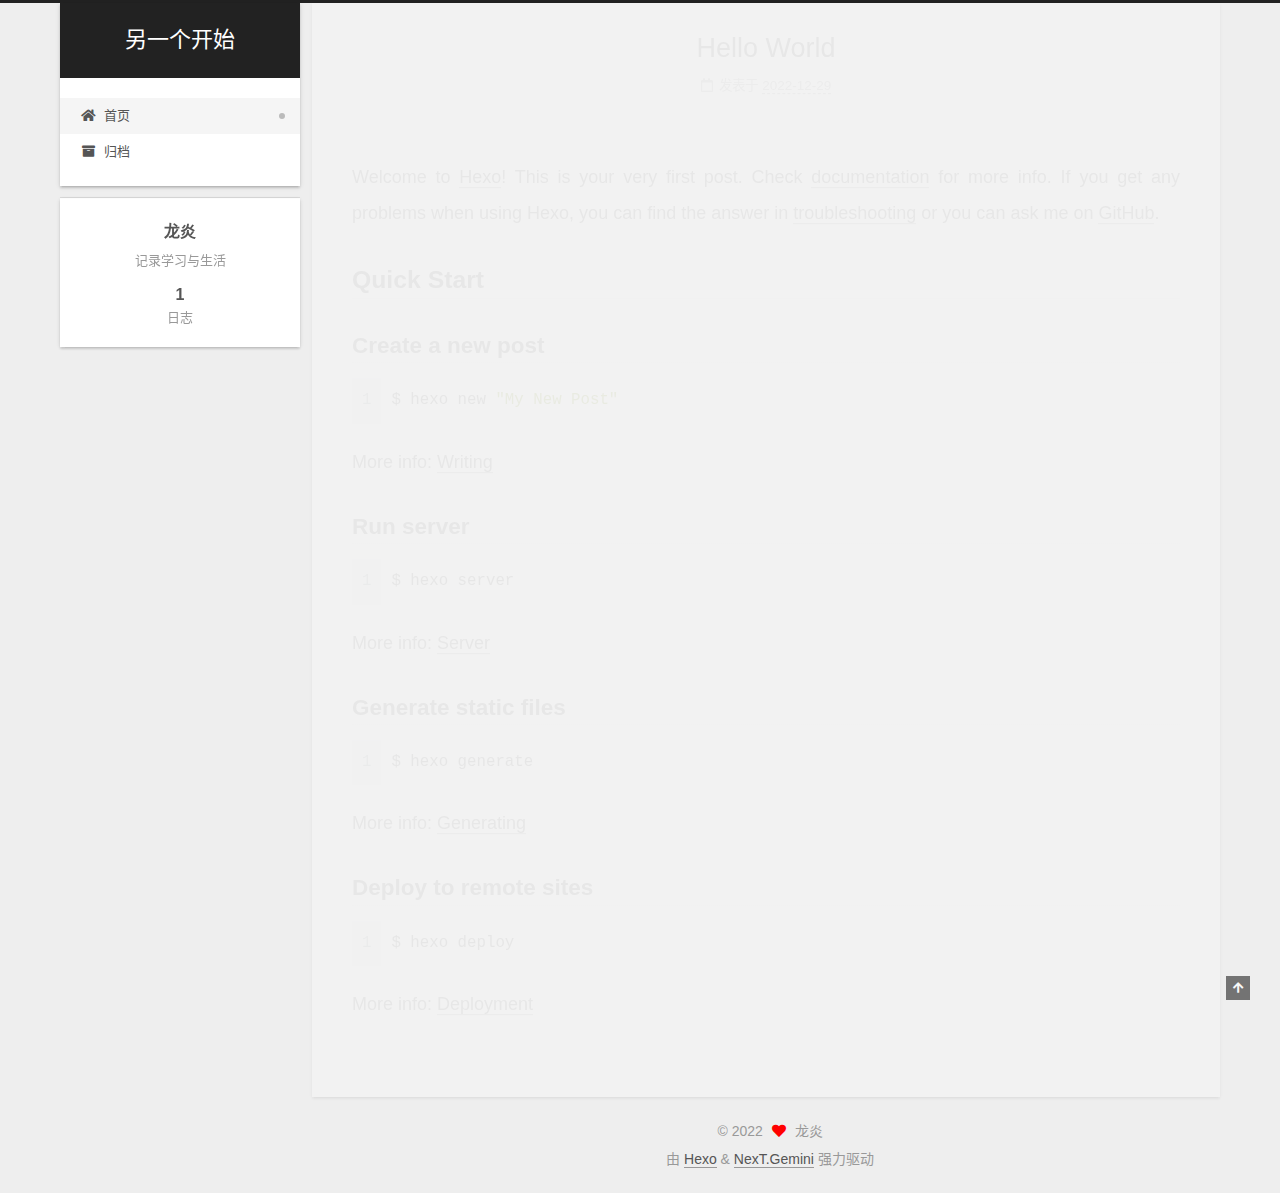
==== commit cff52bed: "Site updated: 2022-12-31 16:39:08" ====
--- a/index.html
+++ b/index.html
@@ -20,12 +20,12 @@
     var CONFIG = {"hostname":"example.com","root":"/","scheme":"Gemini","version":"7.8.0","exturl":false,"sidebar":{"position":"left","display":"post","padding":18,"offset":12,"onmobile":false},"copycode":{"enable":false,"show_result":false,"style":null},"back2top":{"enable":true,"sidebar":false,"scrollpercent":false},"bookmark":{"enable":false,"color":"#222","save":"auto"},"fancybox":false,"mediumzoom":false,"lazyload":false,"pangu":false,"comments":{"style":"tabs","active":null,"storage":true,"lazyload":false,"nav":null},"algolia":{"hits":{"per_page":10},"labels":{"input_placeholder":"Search for Posts","hits_empty":"We didn't find any results for the search: ${query}","hits_stats":"${hits} results found in ${time} ms"}},"localsearch":{"enable":false,"trigger":"auto","top_n_per_article":1,"unescape":false,"preload":false},"motion":{"enable":true,"async":false,"transition":{"post_block":"fadeIn","post_header":"slideDownIn","post_body":"slideDownIn","coll_header":"slideLeftIn","sidebar":"slideUpIn"}}};
   </script>
 
-  <meta name="description" content="关关难过关关过">
+  <meta name="description" content="记录学习与生活">
 <meta property="og:type" content="website">
-<meta property="og:title" content="关关过">
+<meta property="og:title" content="另一个开始">
 <meta property="og:url" content="http://example.com/index.html">
-<meta property="og:site_name" content="关关过">
-<meta property="og:description" content="关关难过关关过">
+<meta property="og:site_name" content="另一个开始">
+<meta property="og:description" content="记录学习与生活">
 <meta property="og:locale" content="zh_CN">
 <meta property="article:author" content="龙炎">
 <meta name="twitter:card" content="summary">
@@ -43,7 +43,7 @@
   };
 </script>
 
-  <title>关关过</title>
+  <title>另一个开始</title>
   
 
 
@@ -94,7 +94,7 @@
 
     <a href="/" class="brand" rel="start">
       <span class="logo-line-before"><i></i></span>
-      <h1 class="site-title">关关过</h1>
+      <h1 class="site-title">另一个开始</h1>
       <span class="logo-line-after"><i></i></span>
     </a>
   </div>
@@ -152,11 +152,11 @@
     <span hidden itemprop="author" itemscope itemtype="http://schema.org/Person">
       <meta itemprop="image" content="/images/avatar.gif">
       <meta itemprop="name" content="龙炎">
-      <meta itemprop="description" content="关关难过关关过">
+      <meta itemprop="description" content="记录学习与生活">
     </span>
 
     <span hidden itemprop="publisher" itemscope itemtype="http://schema.org/Organization">
-      <meta itemprop="name" content="关关过">
+      <meta itemprop="name" content="另一个开始">
     </span>
       <header class="post-header">
         <h2 class="post-title" itemprop="name headline">
@@ -272,7 +272,7 @@
       <div class="site-overview-wrap sidebar-panel">
         <div class="site-author motion-element" itemprop="author" itemscope itemtype="http://schema.org/Person">
   <p class="site-author-name" itemprop="name">龙炎</p>
-  <div class="site-description" itemprop="description">关关难过关关过</div>
+  <div class="site-description" itemprop="description">记录学习与生活</div>
 </div>
 <div class="site-state-wrap motion-element">
   <nav class="site-state">
--- a/css/main.css
+++ b/css/main.css
@@ -1168,7 +1168,7 @@
 }
 .links-of-author a::before,
 .links-of-author span.exturl::before {
-  background: #452aa1;
+  background: #54ff8a;
   border-radius: 50%;
   content: ' ';
   display: inline-block;
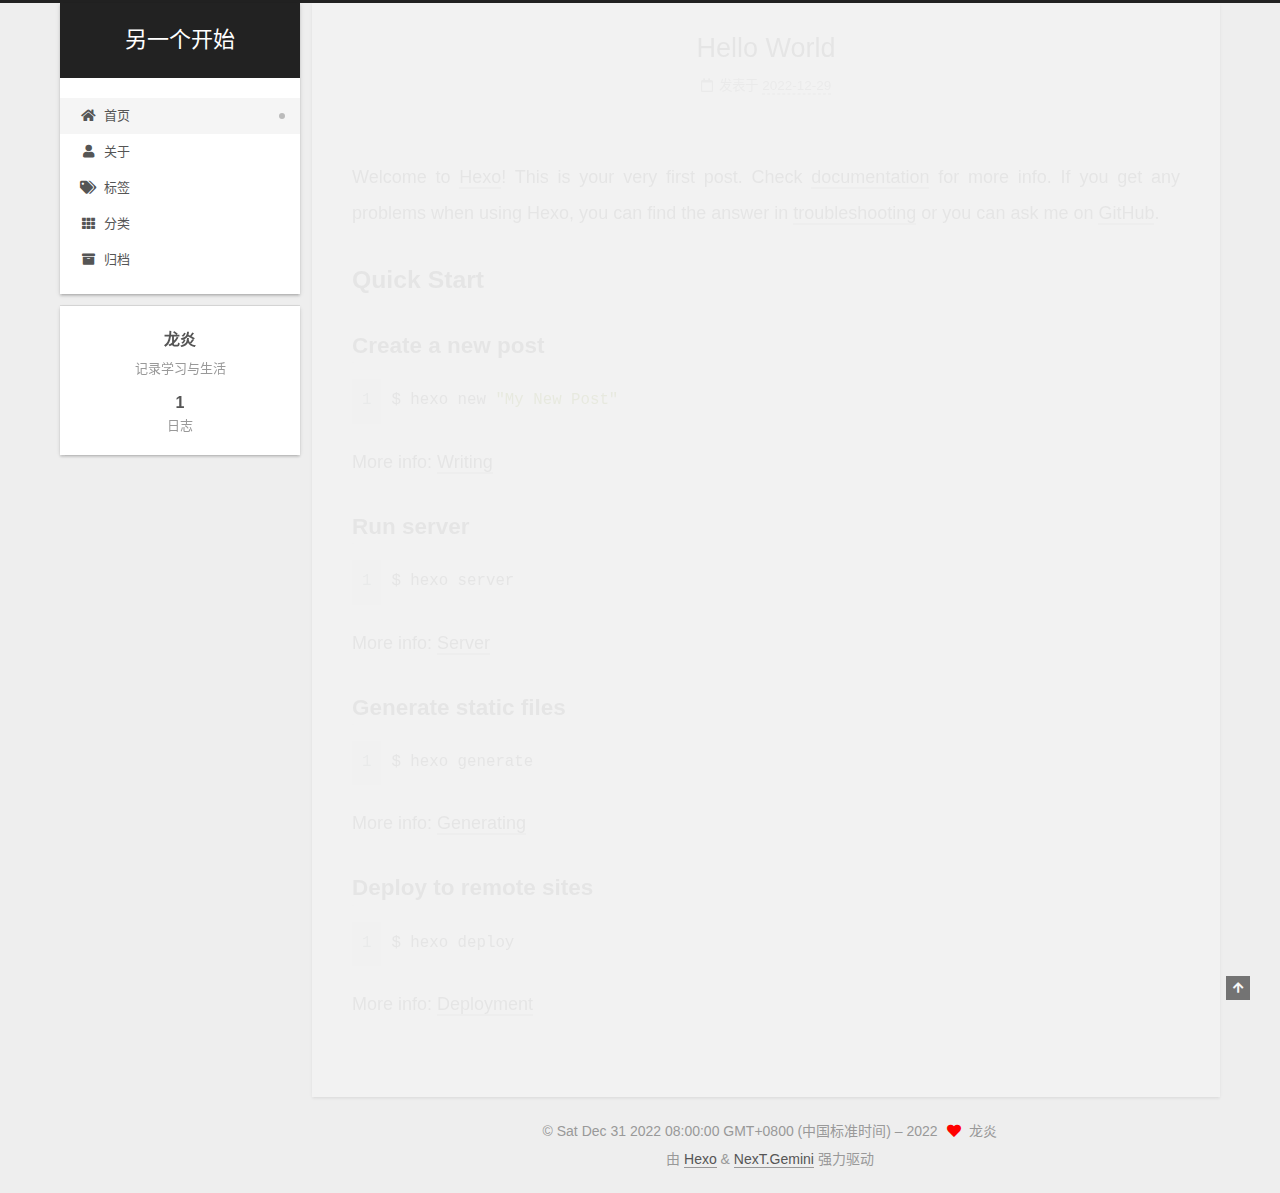
==== commit d7fceae0: "Site updated: 2022-12-31 17:42:02" ====
--- a/index.html
+++ b/index.html
@@ -113,6 +113,21 @@
         <li class="menu-item menu-item-home">
 
     <a href="/" rel="section"><i class="fa fa-home fa-fw"></i>首页</a>
+
+  </li>
+        <li class="menu-item menu-item-about">
+
+    <a href="/about/" rel="section"><i class="fa fa-user fa-fw"></i>关于</a>
+
+  </li>
+        <li class="menu-item menu-item-tags">
+
+    <a href="/tags/" rel="section"><i class="fa fa-tags fa-fw"></i>标签</a>
+
+  </li>
+        <li class="menu-item menu-item-categories">
+
+    <a href="/categories/" rel="section"><i class="fa fa-th fa-fw"></i>分类</a>
 
   </li>
         <li class="menu-item menu-item-archives">
@@ -306,7 +321,7 @@
 
 <div class="copyright">
   
-  &copy; 
+  &copy; Sat Dec 31 2022 08:00:00 GMT+0800 (中国标准时间) – 
   <span itemprop="copyrightYear">2022</span>
   <span class="with-love">
     <i class="fa fa-heart"></i>
--- a/css/main.css
+++ b/css/main.css
@@ -1168,7 +1168,7 @@
 }
 .links-of-author a::before,
 .links-of-author span.exturl::before {
-  background: #54ff8a;
+  background: #01ff50;
   border-radius: 50%;
   content: ' ';
   display: inline-block;
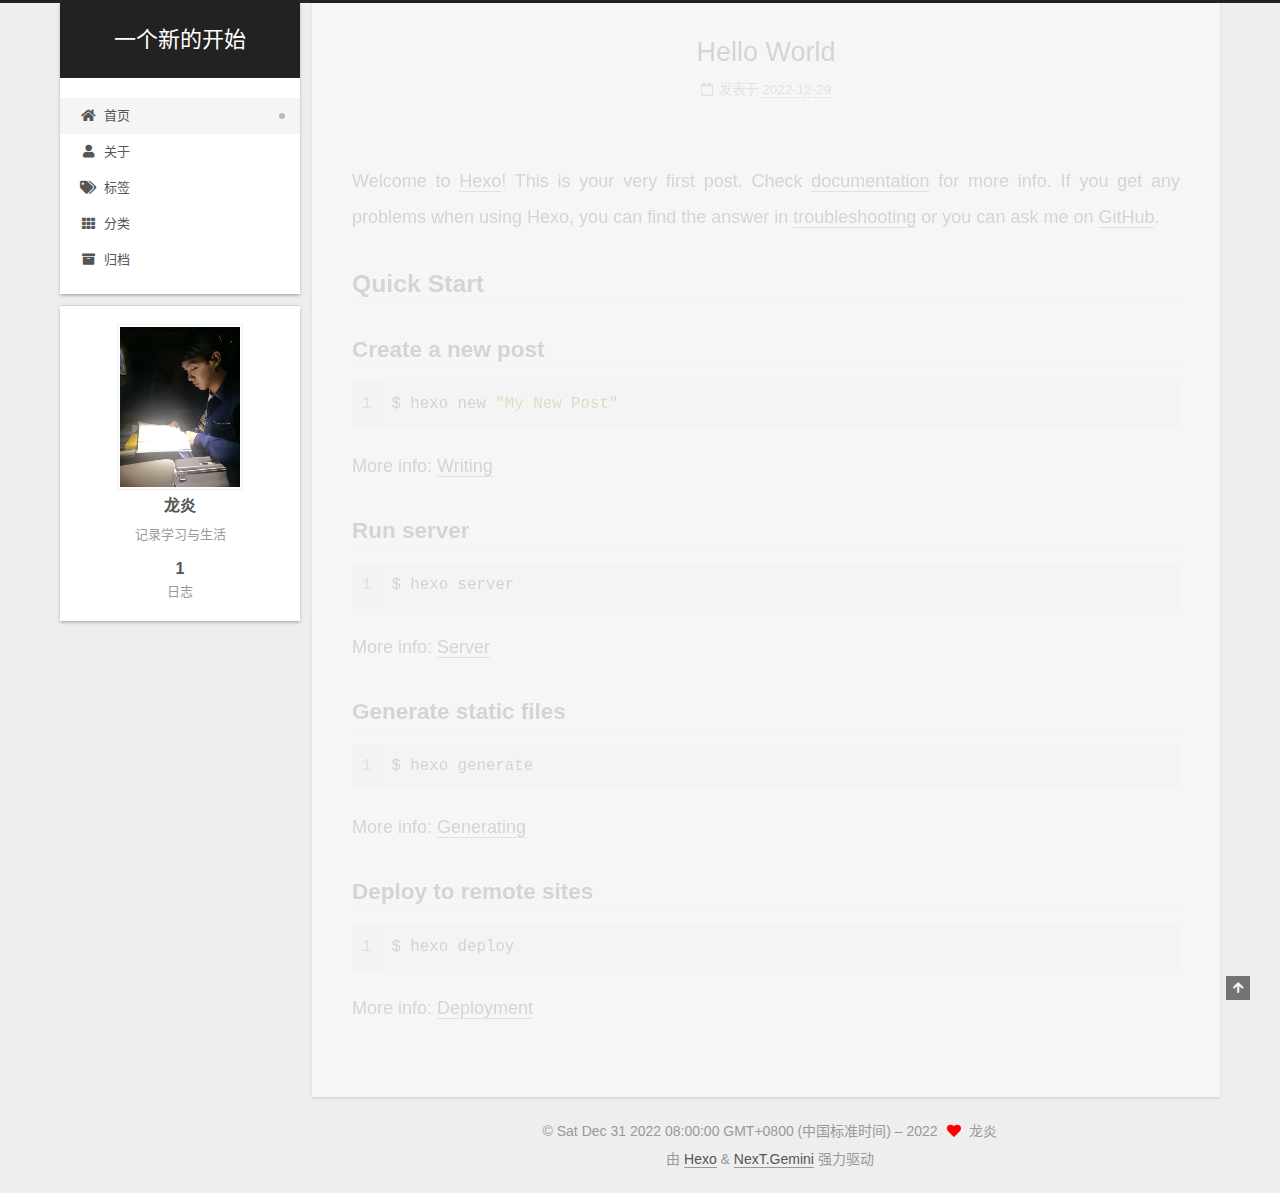
==== commit 0f883c6b: "Site updated: 2022-12-31 18:05:17" ====
--- a/index.html
+++ b/index.html
@@ -22,9 +22,9 @@
 
   <meta name="description" content="记录学习与生活">
 <meta property="og:type" content="website">
-<meta property="og:title" content="另一个开始">
+<meta property="og:title" content="一个新的开始">
 <meta property="og:url" content="http://example.com/index.html">
-<meta property="og:site_name" content="另一个开始">
+<meta property="og:site_name" content="一个新的开始">
 <meta property="og:description" content="记录学习与生活">
 <meta property="og:locale" content="zh_CN">
 <meta property="article:author" content="龙炎">
@@ -43,7 +43,7 @@
   };
 </script>
 
-  <title>另一个开始</title>
+  <title>一个新的开始</title>
   
 
 
@@ -94,7 +94,7 @@
 
     <a href="/" class="brand" rel="start">
       <span class="logo-line-before"><i></i></span>
-      <h1 class="site-title">另一个开始</h1>
+      <h1 class="site-title">一个新的开始</h1>
       <span class="logo-line-after"><i></i></span>
     </a>
   </div>
@@ -165,13 +165,13 @@
     <link itemprop="mainEntityOfPage" href="http://example.com/2022/12/29/hello-world/">
 
     <span hidden itemprop="author" itemscope itemtype="http://schema.org/Person">
-      <meta itemprop="image" content="/images/avatar.gif">
+      <meta itemprop="image" content="/images/IMG_2848.JPG">
       <meta itemprop="name" content="龙炎">
       <meta itemprop="description" content="记录学习与生活">
     </span>
 
     <span hidden itemprop="publisher" itemscope itemtype="http://schema.org/Organization">
-      <meta itemprop="name" content="另一个开始">
+      <meta itemprop="name" content="一个新的开始">
     </span>
       <header class="post-header">
         <h2 class="post-title" itemprop="name headline">
@@ -286,6 +286,8 @@
 
       <div class="site-overview-wrap sidebar-panel">
         <div class="site-author motion-element" itemprop="author" itemscope itemtype="http://schema.org/Person">
+    <img class="site-author-image" itemprop="image" alt="龙炎"
+      src="/images/IMG_2848.JPG">
   <p class="site-author-name" itemprop="name">龙炎</p>
   <div class="site-description" itemprop="description">记录学习与生活</div>
 </div>
--- a/css/main.css
+++ b/css/main.css
@@ -1168,7 +1168,7 @@
 }
 .links-of-author a::before,
 .links-of-author span.exturl::before {
-  background: #01ff50;
+  background: #5c3655;
   border-radius: 50%;
   content: ' ';
   display: inline-block;
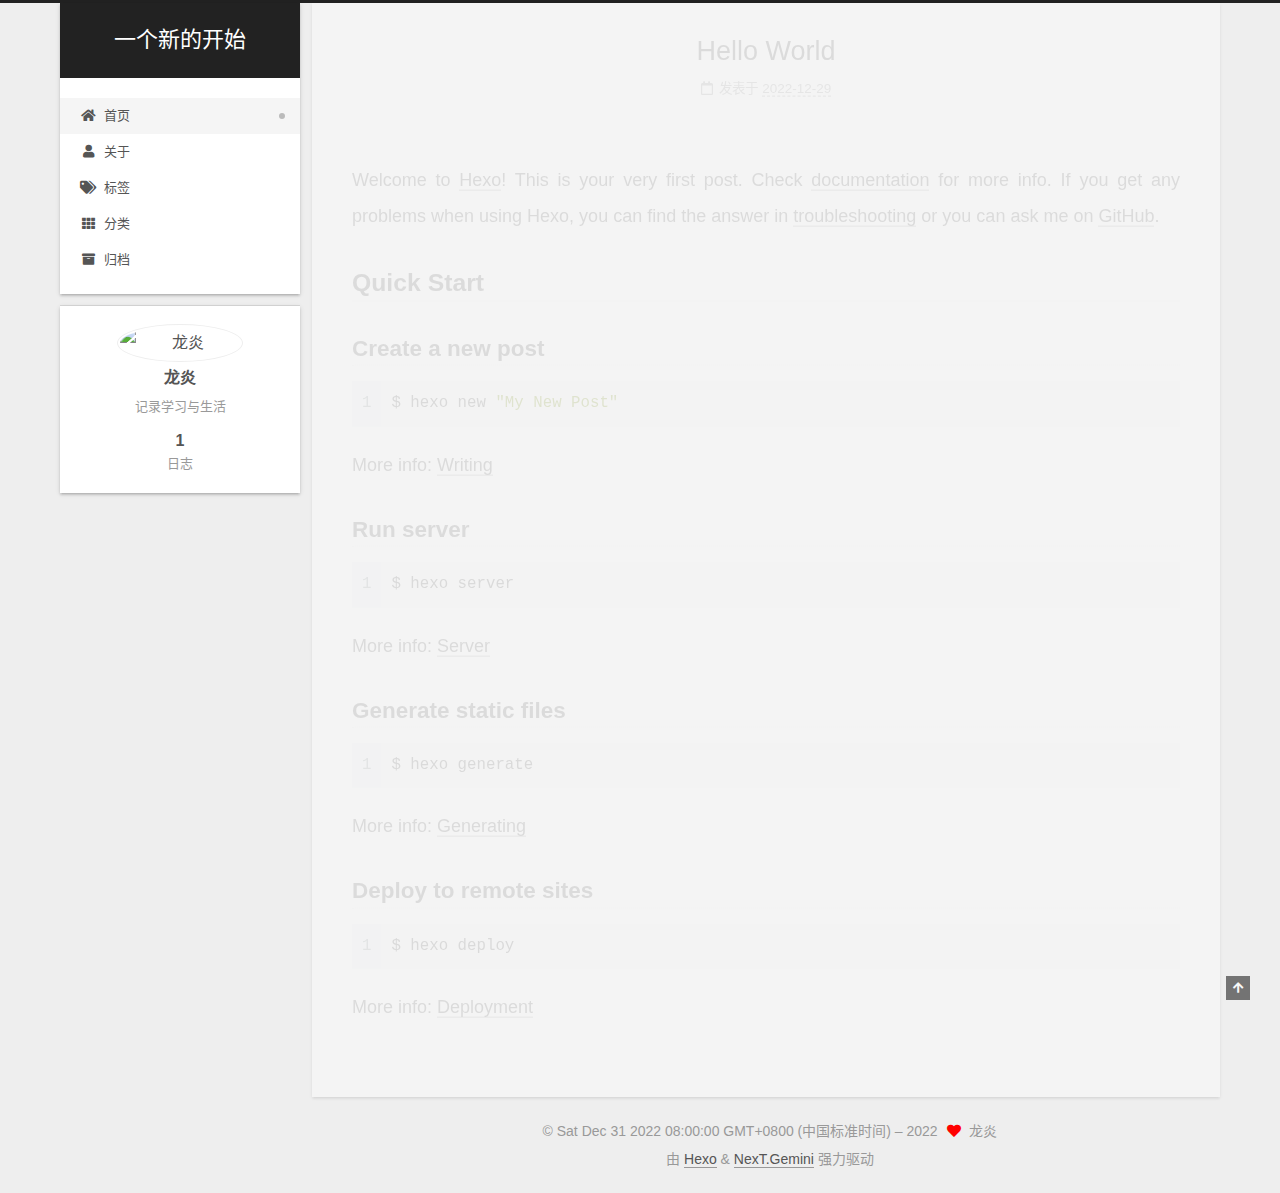
==== commit bda3ffb2: "Site updated: 2022-12-31 23:22:09" ====
--- a/index.html
+++ b/index.html
@@ -165,7 +165,7 @@
     <link itemprop="mainEntityOfPage" href="http://example.com/2022/12/29/hello-world/">
 
     <span hidden itemprop="author" itemscope itemtype="http://schema.org/Person">
-      <meta itemprop="image" content="/images/IMG_2848.JPG">
+      <meta itemprop="image" content="/images/avatar.png">
       <meta itemprop="name" content="龙炎">
       <meta itemprop="description" content="记录学习与生活">
     </span>
@@ -287,7 +287,7 @@
       <div class="site-overview-wrap sidebar-panel">
         <div class="site-author motion-element" itemprop="author" itemscope itemtype="http://schema.org/Person">
     <img class="site-author-image" itemprop="image" alt="龙炎"
-      src="/images/IMG_2848.JPG">
+      src="/images/avatar.png">
   <p class="site-author-name" itemprop="name">龙炎</p>
   <div class="site-description" itemprop="description">记录学习与生活</div>
 </div>
--- a/css/main.css
+++ b/css/main.css
@@ -1141,6 +1141,7 @@
   margin: 0 auto;
   max-width: 120px;
   padding: 2px;
+  border-radius: 50%;
 }
 .site-author-name {
   color: var(--text-color);
@@ -1168,7 +1169,7 @@
 }
 .links-of-author a::before,
 .links-of-author span.exturl::before {
-  background: #5c3655;
+  background: #c8ff7a;
   border-radius: 50%;
   content: ' ';
   display: inline-block;
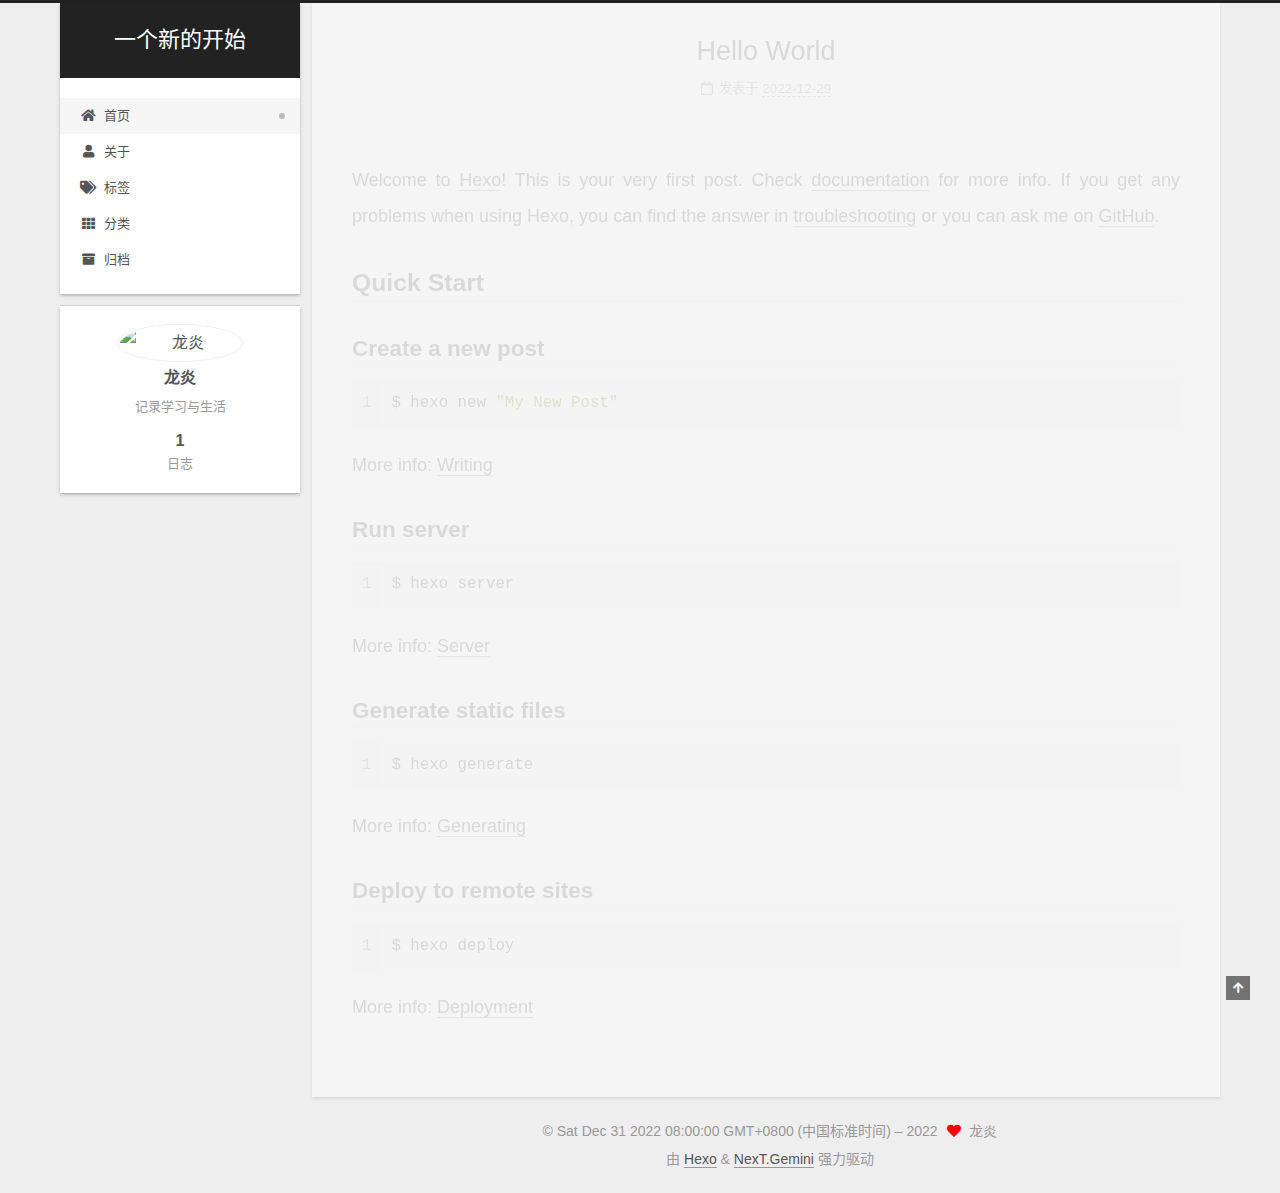
==== commit c7602f44: "Site updated: 2022-12-31 23:25:22" ====
--- a/index.html
+++ b/index.html
@@ -165,7 +165,7 @@
     <link itemprop="mainEntityOfPage" href="http://example.com/2022/12/29/hello-world/">
 
     <span hidden itemprop="author" itemscope itemtype="http://schema.org/Person">
-      <meta itemprop="image" content="/images/avatar.png">
+      <meta itemprop="image" content="/images/avatar2.png">
       <meta itemprop="name" content="龙炎">
       <meta itemprop="description" content="记录学习与生活">
     </span>
@@ -287,7 +287,7 @@
       <div class="site-overview-wrap sidebar-panel">
         <div class="site-author motion-element" itemprop="author" itemscope itemtype="http://schema.org/Person">
     <img class="site-author-image" itemprop="image" alt="龙炎"
-      src="/images/avatar.png">
+      src="/images/avatar2.png">
   <p class="site-author-name" itemprop="name">龙炎</p>
   <div class="site-description" itemprop="description">记录学习与生活</div>
 </div>
--- a/css/main.css
+++ b/css/main.css
@@ -1169,7 +1169,7 @@
 }
 .links-of-author a::before,
 .links-of-author span.exturl::before {
-  background: #c8ff7a;
+  background: #5dff6e;
   border-radius: 50%;
   content: ' ';
   display: inline-block;
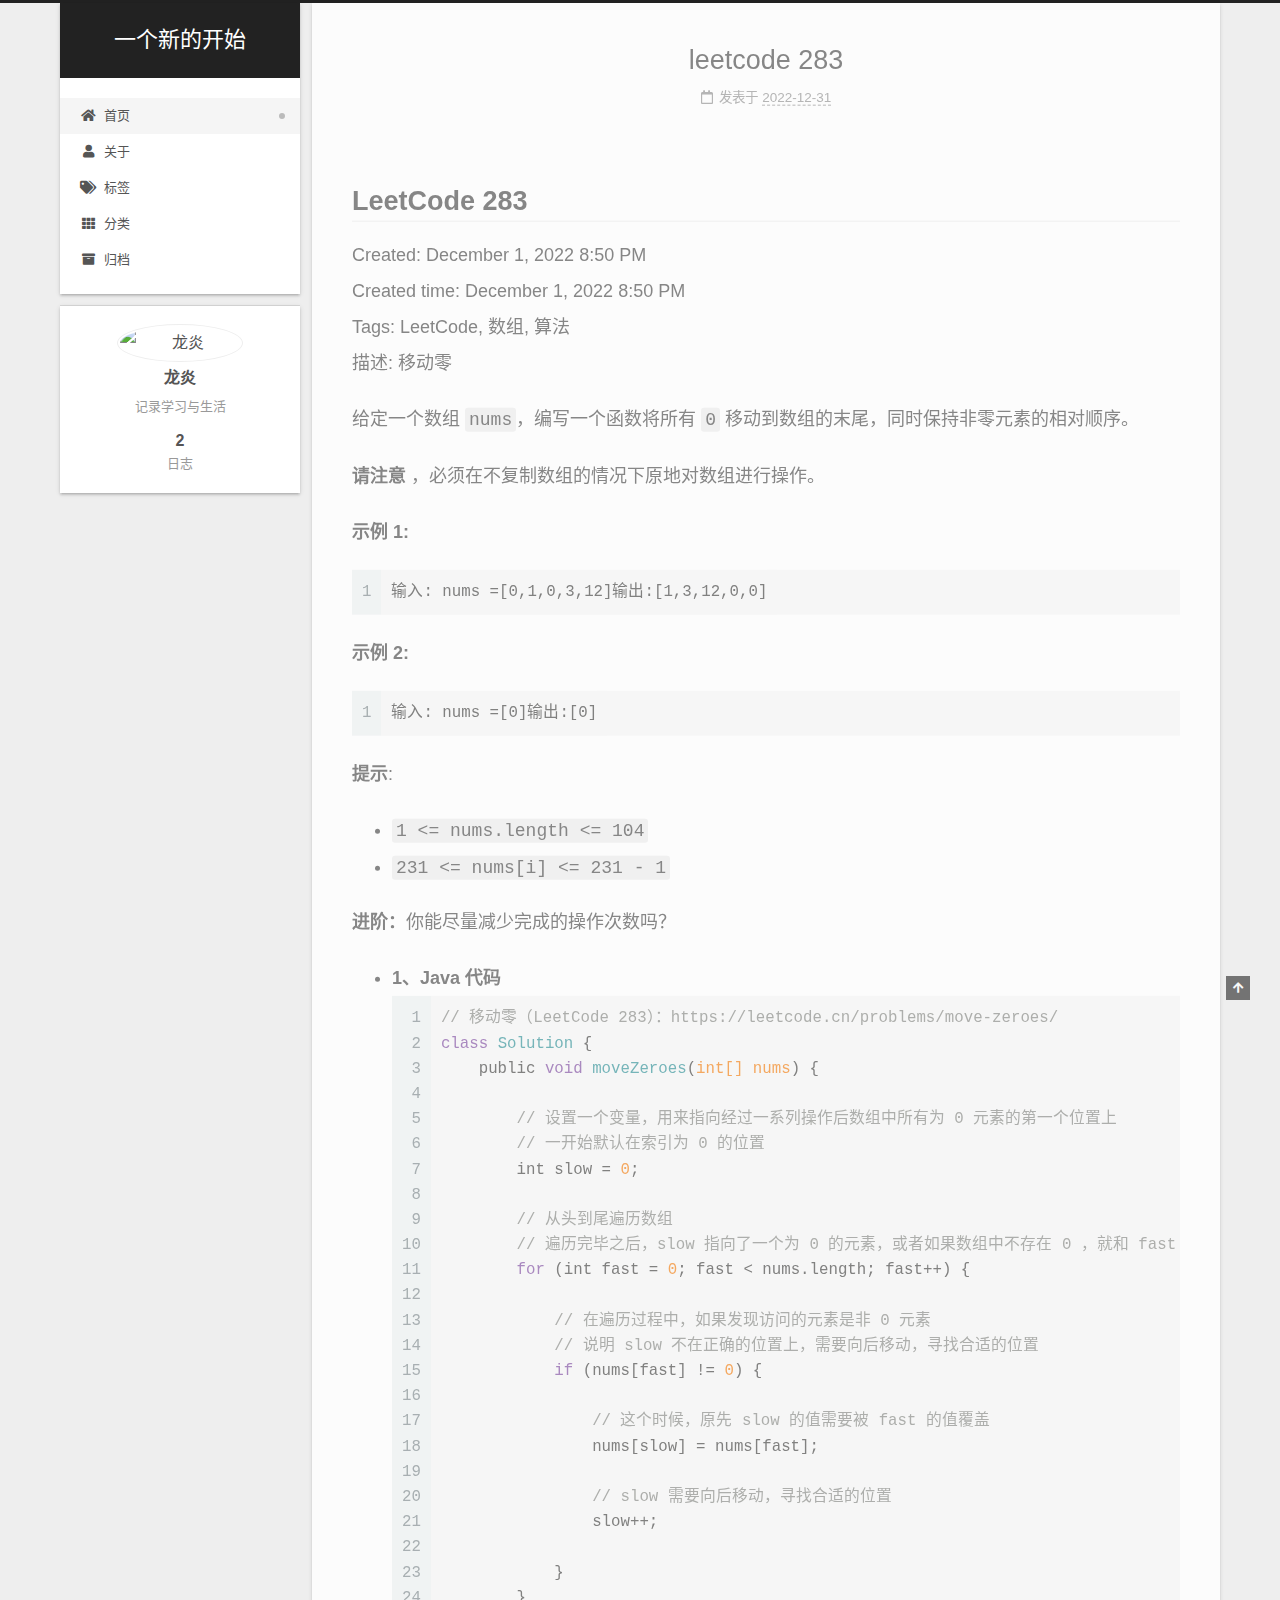
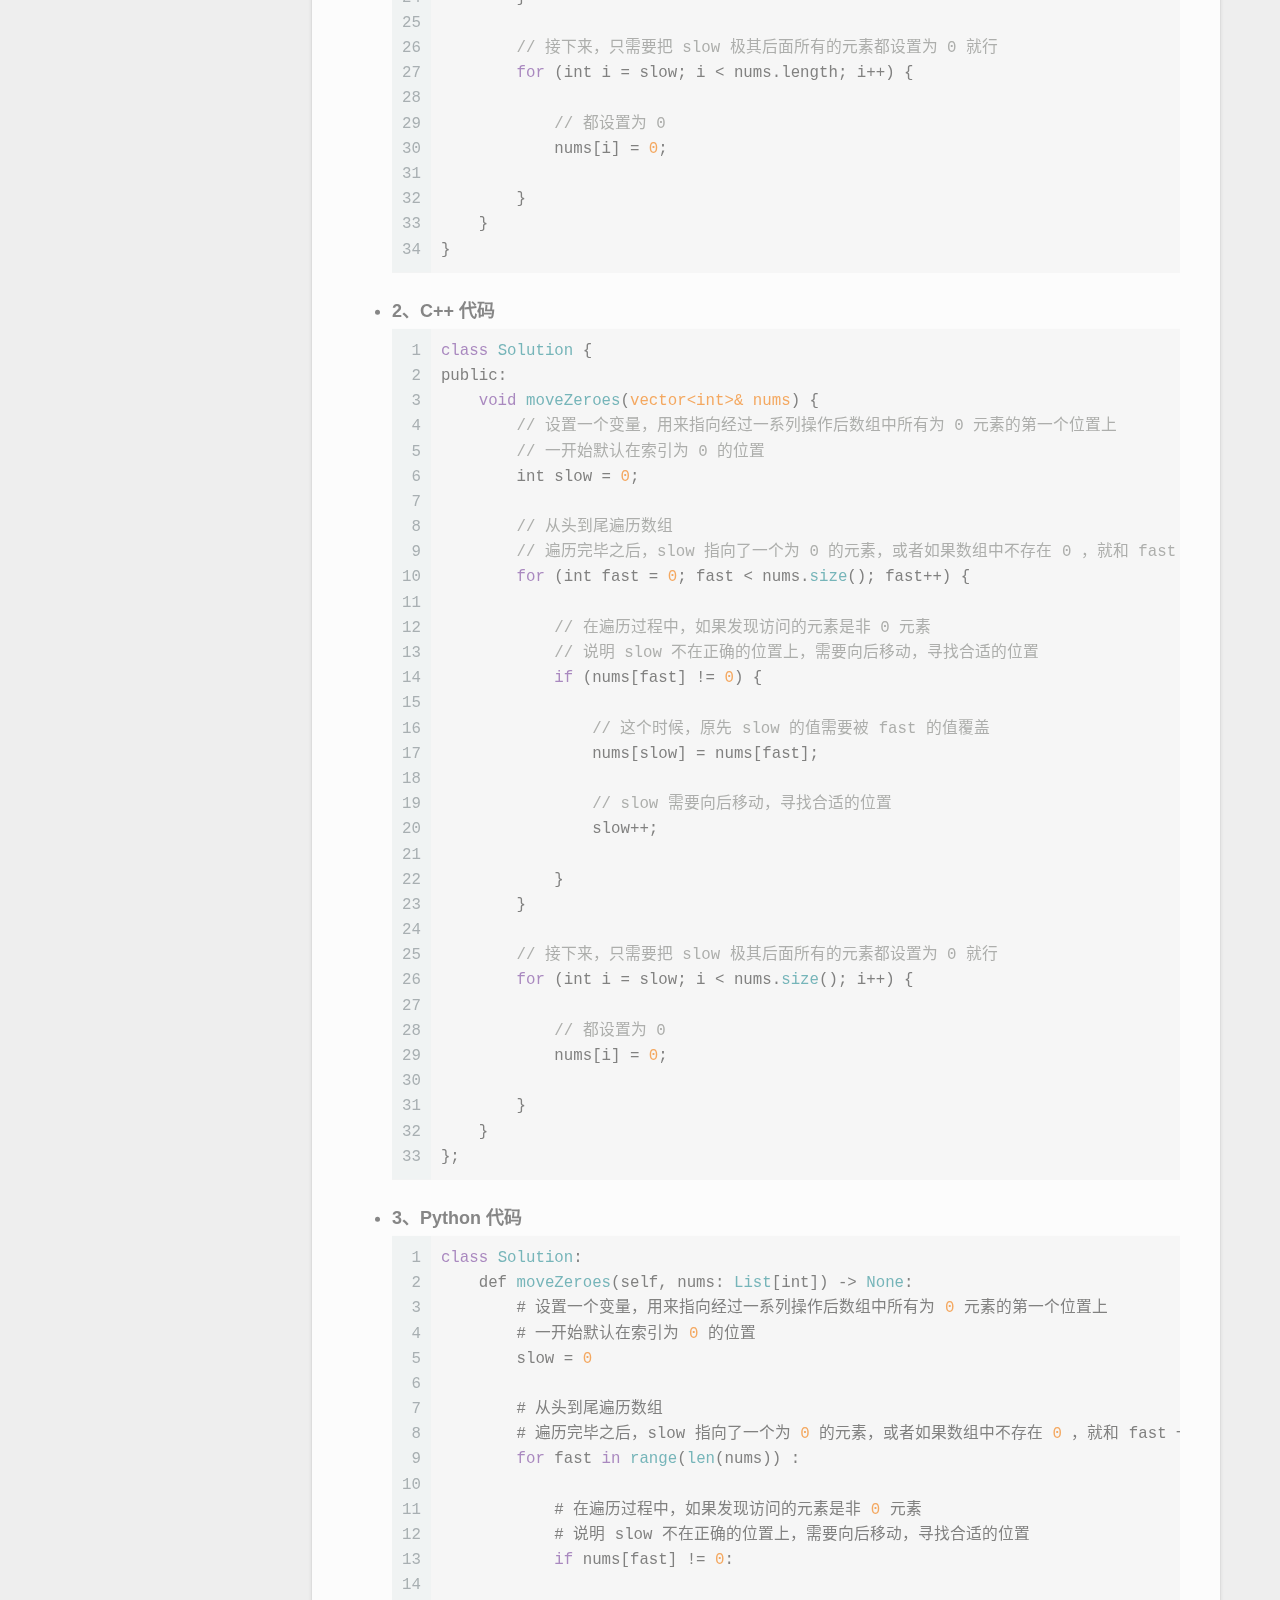
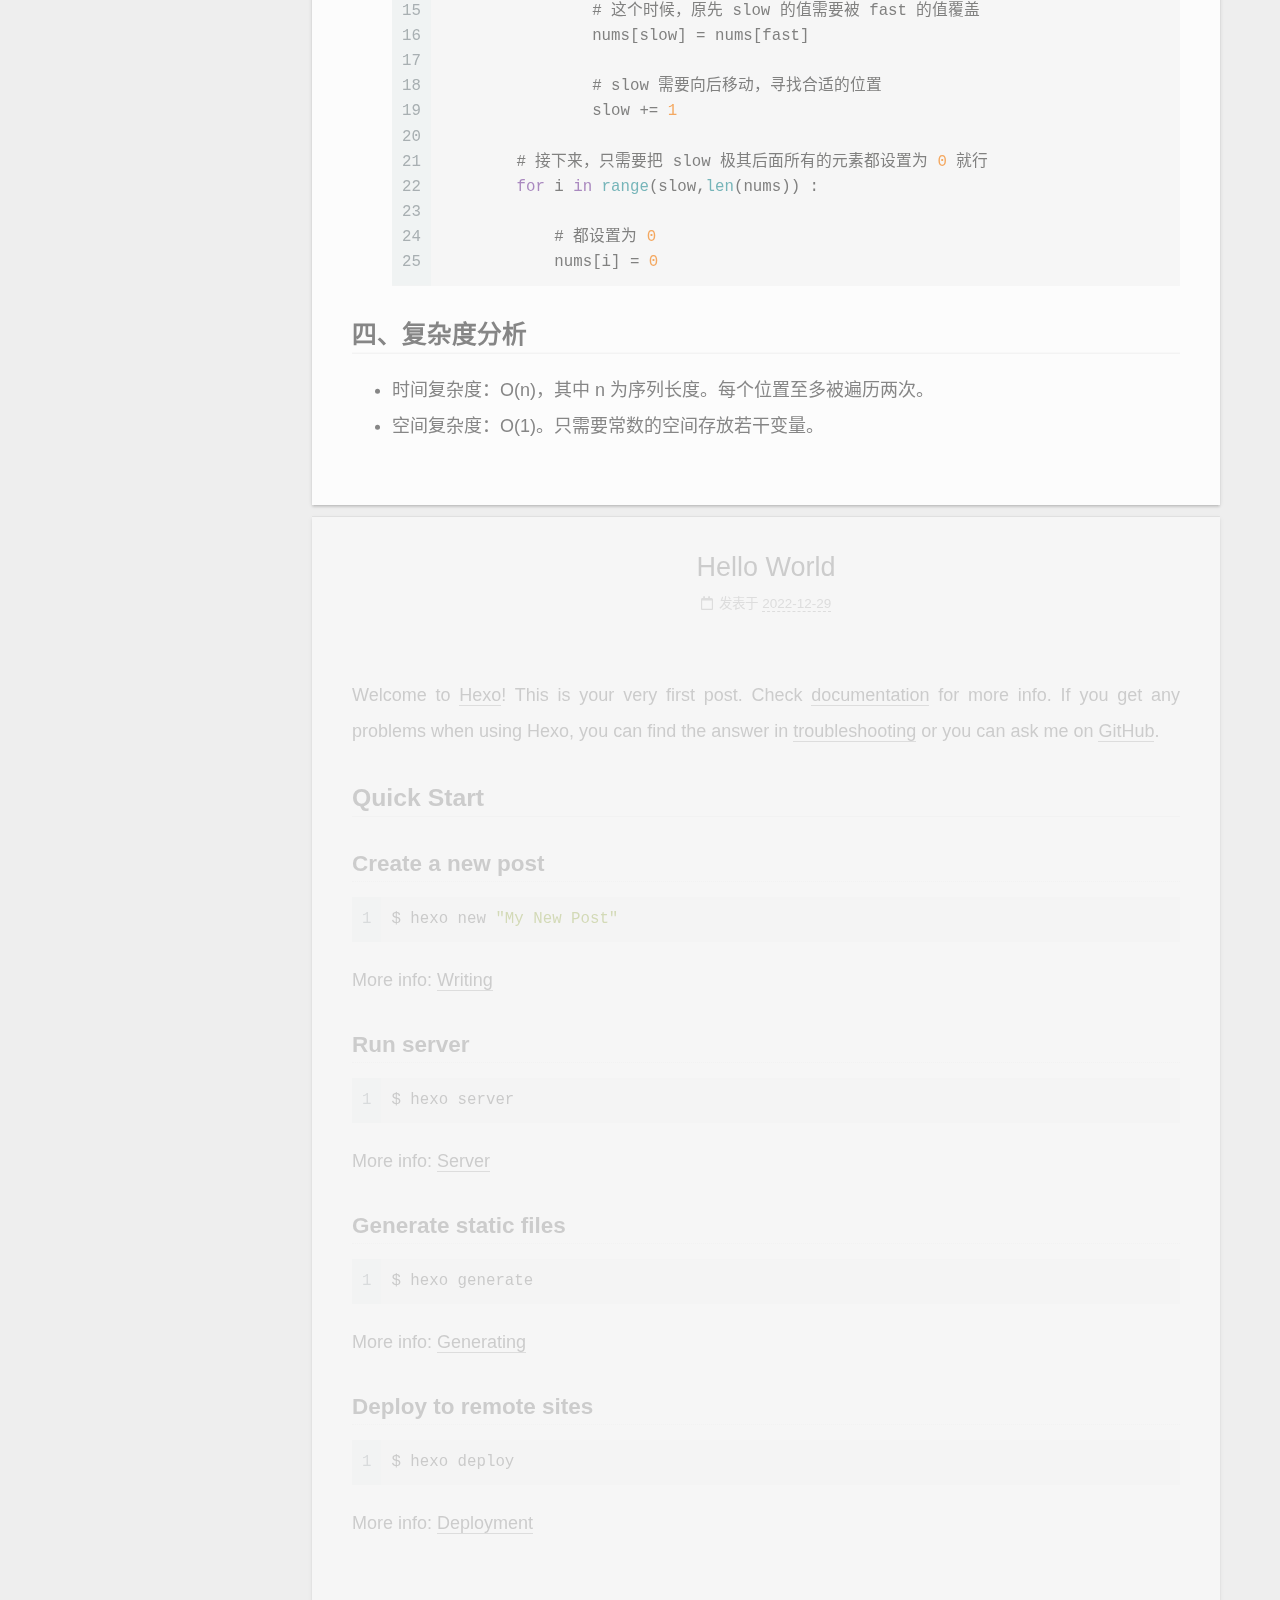
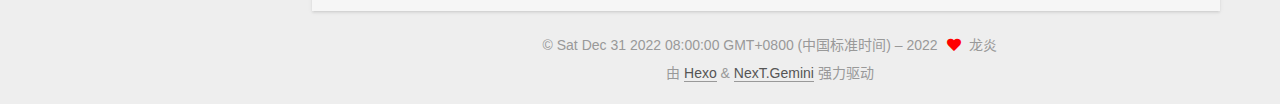
==== commit 32555362: "Site updated: 2022-12-31 23:56:19" ====
--- a/index.html
+++ b/index.html
@@ -158,6 +158,91 @@
 
           <div class="content index posts-expand">
             
+      
+  
+  
+  <article itemscope itemtype="http://schema.org/Article" class="post-block" lang="zh-CN">
+    <link itemprop="mainEntityOfPage" href="http://example.com/2022/12/31/leetCode-283/">
+
+    <span hidden itemprop="author" itemscope itemtype="http://schema.org/Person">
+      <meta itemprop="image" content="/images/avatar2.png">
+      <meta itemprop="name" content="龙炎">
+      <meta itemprop="description" content="记录学习与生活">
+    </span>
+
+    <span hidden itemprop="publisher" itemscope itemtype="http://schema.org/Organization">
+      <meta itemprop="name" content="一个新的开始">
+    </span>
+      <header class="post-header">
+        <h2 class="post-title" itemprop="name headline">
+          
+            <a href="/2022/12/31/leetCode-283/" class="post-title-link" itemprop="url">leetcode 283</a>
+        </h2>
+
+        <div class="post-meta">
+            <span class="post-meta-item">
+              <span class="post-meta-item-icon">
+                <i class="far fa-calendar"></i>
+              </span>
+              <span class="post-meta-item-text">发表于</span>
+              
+
+              <time title="创建时间：2022-12-31 23:51:37 / 修改时间：23:56:06" itemprop="dateCreated datePublished" datetime="2022-12-31T23:51:37+08:00">2022-12-31</time>
+            </span>
+
+          
+
+        </div>
+      </header>
+
+    
+    
+    
+    <div class="post-body" itemprop="articleBody">
+
+      
+          <h1 id="LeetCode-283"><a href="#LeetCode-283" class="headerlink" title="LeetCode 283"></a>LeetCode 283</h1><p>Created: December 1, 2022 8:50 PM<br>Created time: December 1, 2022 8:50 PM<br>Tags: LeetCode, 数组, 算法<br>描述: 移动零</p>
+<p>给定一个数组 <code>nums</code>，编写一个函数将所有 <code>0</code> 移动到数组的末尾，同时保持非零元素的相对顺序。</p>
+<p><strong>请注意</strong> ，必须在不复制数组的情况下原地对数组进行操作。</p>
+<p><strong>示例 1:</strong></p>
+<figure class="highlight plaintext"><table><tr><td class="gutter"><pre><span class="line">1</span><br></pre></td><td class="code"><pre><span class="line">输入: nums =[0,1,0,3,12]输出:[1,3,12,0,0]</span><br></pre></td></tr></table></figure>
+
+<p><strong>示例 2:</strong></p>
+<figure class="highlight plaintext"><table><tr><td class="gutter"><pre><span class="line">1</span><br></pre></td><td class="code"><pre><span class="line">输入: nums =[0]输出:[0]</span><br></pre></td></tr></table></figure>
+
+<p><strong>提示</strong>:</p>
+<ul>
+<li><code>1 &lt;= nums.length &lt;= 104</code></li>
+<li><code>231 &lt;= nums[i] &lt;= 231 - 1</code></li>
+</ul>
+<p><strong>进阶：</strong>你能尽量减少完成的操作次数吗？</p>
+<ul>
+<li><strong>1、Java 代码</strong>  <figure class="highlight jsx"><table><tr><td class="gutter"><pre><span class="line">1</span><br><span class="line">2</span><br><span class="line">3</span><br><span class="line">4</span><br><span class="line">5</span><br><span class="line">6</span><br><span class="line">7</span><br><span class="line">8</span><br><span class="line">9</span><br><span class="line">10</span><br><span class="line">11</span><br><span class="line">12</span><br><span class="line">13</span><br><span class="line">14</span><br><span class="line">15</span><br><span class="line">16</span><br><span class="line">17</span><br><span class="line">18</span><br><span class="line">19</span><br><span class="line">20</span><br><span class="line">21</span><br><span class="line">22</span><br><span class="line">23</span><br><span class="line">24</span><br><span class="line">25</span><br><span class="line">26</span><br><span class="line">27</span><br><span class="line">28</span><br><span class="line">29</span><br><span class="line">30</span><br><span class="line">31</span><br><span class="line">32</span><br><span class="line">33</span><br><span class="line">34</span><br></pre></td><td class="code"><pre><span class="line"><span class="comment">// 移动零（LeetCode 283）：https://leetcode.cn/problems/move-zeroes/</span></span><br><span class="line"><span class="keyword">class</span> <span class="title class_">Solution</span> &#123;</span><br><span class="line">    public <span class="keyword">void</span> <span class="title function_">moveZeroes</span>(<span class="params">int[] nums</span>) &#123;</span><br><span class="line"></span><br><span class="line">        <span class="comment">// 设置一个变量，用来指向经过一系列操作后数组中所有为 0 元素的第一个位置上</span></span><br><span class="line">        <span class="comment">// 一开始默认在索引为 0 的位置</span></span><br><span class="line">        int slow = <span class="number">0</span>;</span><br><span class="line"></span><br><span class="line">        <span class="comment">// 从头到尾遍历数组</span></span><br><span class="line">        <span class="comment">// 遍历完毕之后，slow 指向了一个为 0 的元素，或者如果数组中不存在 0 ，就和 fast 一样，超过了数组的范围</span></span><br><span class="line">        <span class="keyword">for</span> (int fast = <span class="number">0</span>; fast &lt; nums.<span class="property">length</span>; fast++) &#123;</span><br><span class="line"></span><br><span class="line">            <span class="comment">// 在遍历过程中，如果发现访问的元素是非 0 元素</span></span><br><span class="line">            <span class="comment">// 说明 slow 不在正确的位置上，需要向后移动，寻找合适的位置</span></span><br><span class="line">            <span class="keyword">if</span> (nums[fast] != <span class="number">0</span>) &#123;</span><br><span class="line"></span><br><span class="line">                <span class="comment">// 这个时候，原先 slow 的值需要被 fast 的值覆盖</span></span><br><span class="line">                nums[slow] = nums[fast];</span><br><span class="line"></span><br><span class="line">                <span class="comment">// slow 需要向后移动，寻找合适的位置</span></span><br><span class="line">                slow++;</span><br><span class="line"></span><br><span class="line">            &#125;</span><br><span class="line">        &#125;</span><br><span class="line"></span><br><span class="line">        <span class="comment">// 接下来，只需要把 slow 极其后面所有的元素都设置为 0 就行</span></span><br><span class="line">        <span class="keyword">for</span> (int i = slow; i &lt; nums.<span class="property">length</span>; i++) &#123;</span><br><span class="line"></span><br><span class="line">            <span class="comment">// 都设置为 0 </span></span><br><span class="line">            nums[i] = <span class="number">0</span>;</span><br><span class="line"></span><br><span class="line">        &#125;</span><br><span class="line">    &#125;</span><br><span class="line">&#125;</span><br></pre></td></tr></table></figure>
+</li>
+<li><strong>2、C++ 代码</strong>  <figure class="highlight jsx"><table><tr><td class="gutter"><pre><span class="line">1</span><br><span class="line">2</span><br><span class="line">3</span><br><span class="line">4</span><br><span class="line">5</span><br><span class="line">6</span><br><span class="line">7</span><br><span class="line">8</span><br><span class="line">9</span><br><span class="line">10</span><br><span class="line">11</span><br><span class="line">12</span><br><span class="line">13</span><br><span class="line">14</span><br><span class="line">15</span><br><span class="line">16</span><br><span class="line">17</span><br><span class="line">18</span><br><span class="line">19</span><br><span class="line">20</span><br><span class="line">21</span><br><span class="line">22</span><br><span class="line">23</span><br><span class="line">24</span><br><span class="line">25</span><br><span class="line">26</span><br><span class="line">27</span><br><span class="line">28</span><br><span class="line">29</span><br><span class="line">30</span><br><span class="line">31</span><br><span class="line">32</span><br><span class="line">33</span><br></pre></td><td class="code"><pre><span class="line"><span class="keyword">class</span> <span class="title class_">Solution</span> &#123;</span><br><span class="line"><span class="attr">public</span>:</span><br><span class="line">    <span class="keyword">void</span> <span class="title function_">moveZeroes</span>(<span class="params">vector&lt;int&gt;&amp; nums</span>) &#123;</span><br><span class="line">        <span class="comment">// 设置一个变量，用来指向经过一系列操作后数组中所有为 0 元素的第一个位置上</span></span><br><span class="line">        <span class="comment">// 一开始默认在索引为 0 的位置</span></span><br><span class="line">        int slow = <span class="number">0</span>;</span><br><span class="line"></span><br><span class="line">        <span class="comment">// 从头到尾遍历数组</span></span><br><span class="line">        <span class="comment">// 遍历完毕之后，slow 指向了一个为 0 的元素，或者如果数组中不存在 0 ，就和 fast 一样，超过了数组的范围</span></span><br><span class="line">        <span class="keyword">for</span> (int fast = <span class="number">0</span>; fast &lt; nums.<span class="title function_">size</span>(); fast++) &#123;</span><br><span class="line"></span><br><span class="line">            <span class="comment">// 在遍历过程中，如果发现访问的元素是非 0 元素</span></span><br><span class="line">            <span class="comment">// 说明 slow 不在正确的位置上，需要向后移动，寻找合适的位置</span></span><br><span class="line">            <span class="keyword">if</span> (nums[fast] != <span class="number">0</span>) &#123;</span><br><span class="line"></span><br><span class="line">                <span class="comment">// 这个时候，原先 slow 的值需要被 fast 的值覆盖</span></span><br><span class="line">                nums[slow] = nums[fast];</span><br><span class="line"></span><br><span class="line">                <span class="comment">// slow 需要向后移动，寻找合适的位置</span></span><br><span class="line">                slow++;</span><br><span class="line"></span><br><span class="line">            &#125;</span><br><span class="line">        &#125;</span><br><span class="line"></span><br><span class="line">        <span class="comment">// 接下来，只需要把 slow 极其后面所有的元素都设置为 0 就行</span></span><br><span class="line">        <span class="keyword">for</span> (int i = slow; i &lt; nums.<span class="title function_">size</span>(); i++) &#123;</span><br><span class="line"></span><br><span class="line">            <span class="comment">// 都设置为 0 </span></span><br><span class="line">            nums[i] = <span class="number">0</span>;</span><br><span class="line"></span><br><span class="line">        &#125;</span><br><span class="line">    &#125;</span><br><span class="line">&#125;;</span><br></pre></td></tr></table></figure>
+</li>
+<li><strong>3、Python 代码</strong>  <figure class="highlight jsx"><table><tr><td class="gutter"><pre><span class="line">1</span><br><span class="line">2</span><br><span class="line">3</span><br><span class="line">4</span><br><span class="line">5</span><br><span class="line">6</span><br><span class="line">7</span><br><span class="line">8</span><br><span class="line">9</span><br><span class="line">10</span><br><span class="line">11</span><br><span class="line">12</span><br><span class="line">13</span><br><span class="line">14</span><br><span class="line">15</span><br><span class="line">16</span><br><span class="line">17</span><br><span class="line">18</span><br><span class="line">19</span><br><span class="line">20</span><br><span class="line">21</span><br><span class="line">22</span><br><span class="line">23</span><br><span class="line">24</span><br><span class="line">25</span><br></pre></td><td class="code"><pre><span class="line"><span class="keyword">class</span> <span class="title class_">Solution</span>:</span><br><span class="line">    def <span class="title function_">moveZeroes</span>(self, <span class="attr">nums</span>: <span class="title class_">List</span>[int]) -&gt; <span class="title class_">None</span>:</span><br><span class="line">        # 设置一个变量，用来指向经过一系列操作后数组中所有为 <span class="number">0</span> 元素的第一个位置上</span><br><span class="line">        # 一开始默认在索引为 <span class="number">0</span> 的位置</span><br><span class="line">        slow = <span class="number">0</span></span><br><span class="line"></span><br><span class="line">        # 从头到尾遍历数组</span><br><span class="line">        # 遍历完毕之后，slow 指向了一个为 <span class="number">0</span> 的元素，或者如果数组中不存在 <span class="number">0</span> ，就和 fast 一样，超过了数组的范围</span><br><span class="line">        <span class="keyword">for</span> fast <span class="keyword">in</span> <span class="title function_">range</span>(<span class="title function_">len</span>(nums)) : </span><br><span class="line"></span><br><span class="line">            # 在遍历过程中，如果发现访问的元素是非 <span class="number">0</span> 元素</span><br><span class="line">            # 说明 slow 不在正确的位置上，需要向后移动，寻找合适的位置</span><br><span class="line">            <span class="keyword">if</span> nums[fast] != <span class="number">0</span>:</span><br><span class="line"></span><br><span class="line">                # 这个时候，原先 slow 的值需要被 fast 的值覆盖</span><br><span class="line">                nums[slow] = nums[fast]</span><br><span class="line"></span><br><span class="line">                # slow 需要向后移动，寻找合适的位置</span><br><span class="line">                slow += <span class="number">1</span></span><br><span class="line"></span><br><span class="line">        # 接下来，只需要把 slow 极其后面所有的元素都设置为 <span class="number">0</span> 就行</span><br><span class="line">        <span class="keyword">for</span> i <span class="keyword">in</span> <span class="title function_">range</span>(slow,<span class="title function_">len</span>(nums)) : </span><br><span class="line"></span><br><span class="line">            # 都设置为 <span class="number">0</span> </span><br><span class="line">            nums[i] = <span class="number">0</span></span><br></pre></td></tr></table></figure>
+</li>
+</ul>
+<h2 id="四、复杂度分析"><a href="#四、复杂度分析" class="headerlink" title="四、复杂度分析"></a>四、复杂度分析</h2><ul>
+<li>时间复杂度：O(n)，其中 n 为序列长度。每个位置至多被遍历两次。</li>
+<li>空间复杂度：O(1)。只需要常数的空间存放若干变量。</li>
+</ul>
+
+      
+    </div>
+
+    
+    
+    
+      <footer class="post-footer">
+        <div class="post-eof"></div>
+      </footer>
+  </article>
+  
+  
+  
+
       
   
   
@@ -296,7 +381,7 @@
       <div class="site-state-item site-state-posts">
           <a href="/archives/">
         
-          <span class="site-state-item-count">1</span>
+          <span class="site-state-item-count">2</span>
           <span class="site-state-item-name">日志</span>
         </a>
       </div>
--- a/css/main.css
+++ b/css/main.css
@@ -1169,7 +1169,7 @@
 }
 .links-of-author a::before,
 .links-of-author span.exturl::before {
-  background: #5dff6e;
+  background: #ffd56f;
   border-radius: 50%;
   content: ' ';
   display: inline-block;
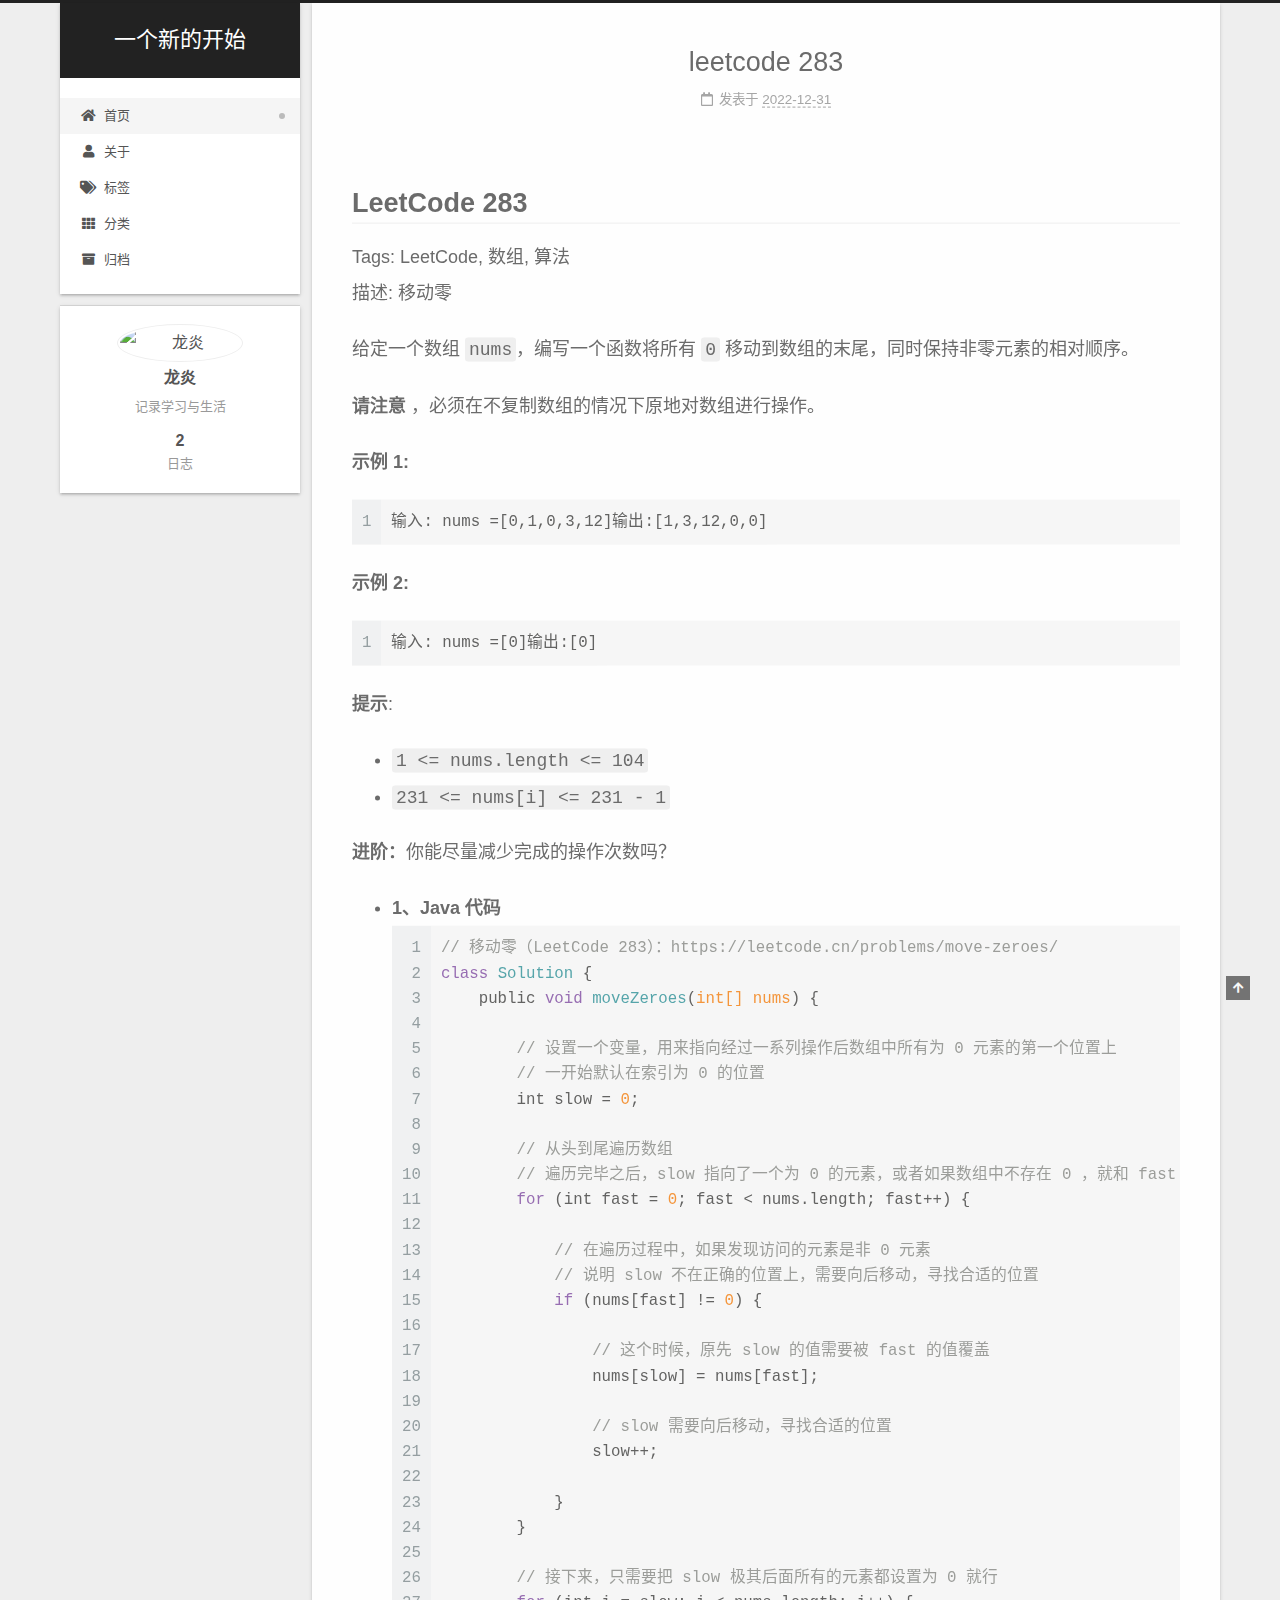
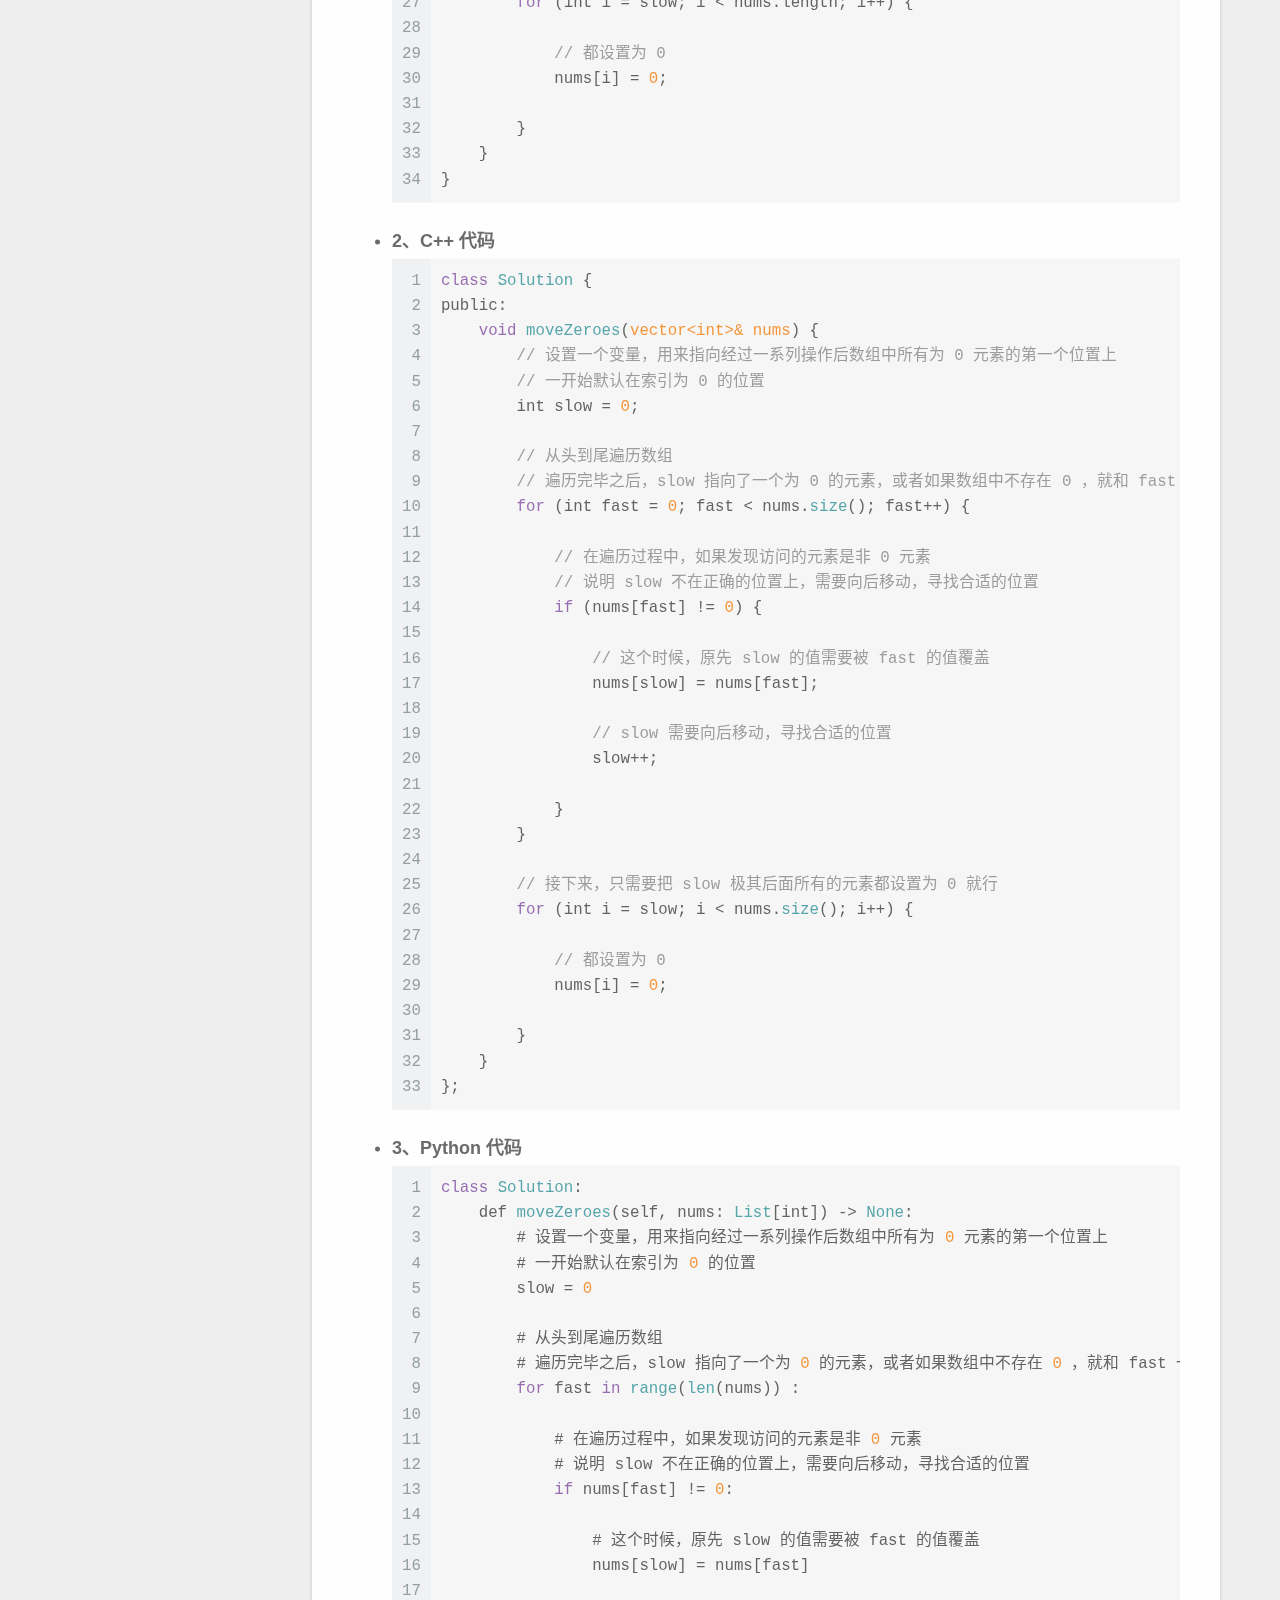
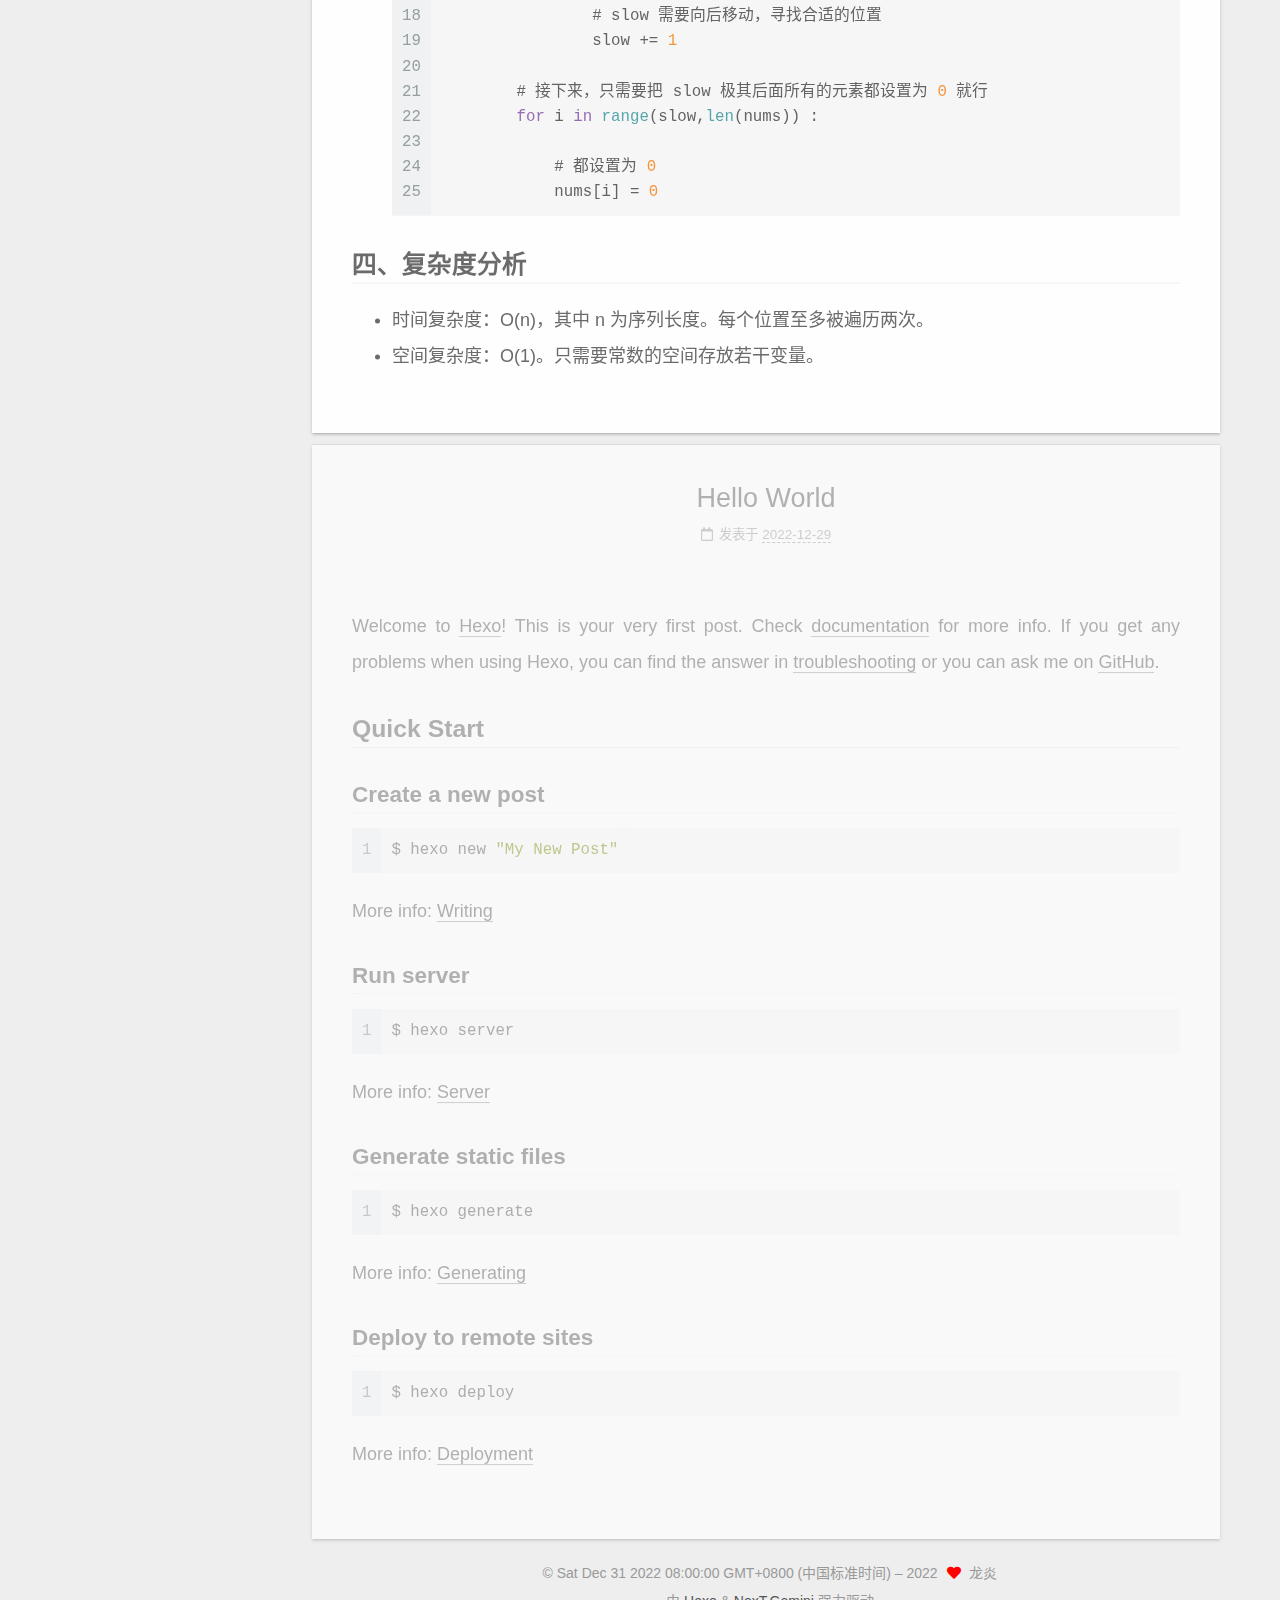
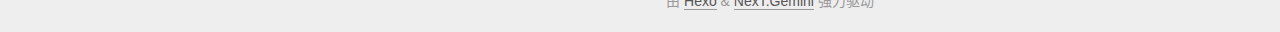
==== commit 6c55d253: "Site updated: 2022-12-31 23:59:43" ====
--- a/index.html
+++ b/index.html
@@ -187,7 +187,7 @@
               <span class="post-meta-item-text">发表于</span>
               
 
-              <time title="创建时间：2022-12-31 23:51:37 / 修改时间：23:56:06" itemprop="dateCreated datePublished" datetime="2022-12-31T23:51:37+08:00">2022-12-31</time>
+              <time title="创建时间：2022-12-31 23:51:37 / 修改时间：23:59:30" itemprop="dateCreated datePublished" datetime="2022-12-31T23:51:37+08:00">2022-12-31</time>
             </span>
 
           
@@ -201,7 +201,7 @@
     <div class="post-body" itemprop="articleBody">
 
       
-          <h1 id="LeetCode-283"><a href="#LeetCode-283" class="headerlink" title="LeetCode 283"></a>LeetCode 283</h1><p>Created: December 1, 2022 8:50 PM<br>Created time: December 1, 2022 8:50 PM<br>Tags: LeetCode, 数组, 算法<br>描述: 移动零</p>
+          <h1 id="LeetCode-283"><a href="#LeetCode-283" class="headerlink" title="LeetCode 283"></a>LeetCode 283</h1><p>Tags: LeetCode, 数组, 算法<br>描述: 移动零</p>
 <p>给定一个数组 <code>nums</code>，编写一个函数将所有 <code>0</code> 移动到数组的末尾，同时保持非零元素的相对顺序。</p>
 <p><strong>请注意</strong> ，必须在不复制数组的情况下原地对数组进行操作。</p>
 <p><strong>示例 1:</strong></p>
--- a/css/main.css
+++ b/css/main.css
@@ -1169,7 +1169,7 @@
 }
 .links-of-author a::before,
 .links-of-author span.exturl::before {
-  background: #ffd56f;
+  background: #ff7d7e;
   border-radius: 50%;
   content: ' ';
   display: inline-block;
